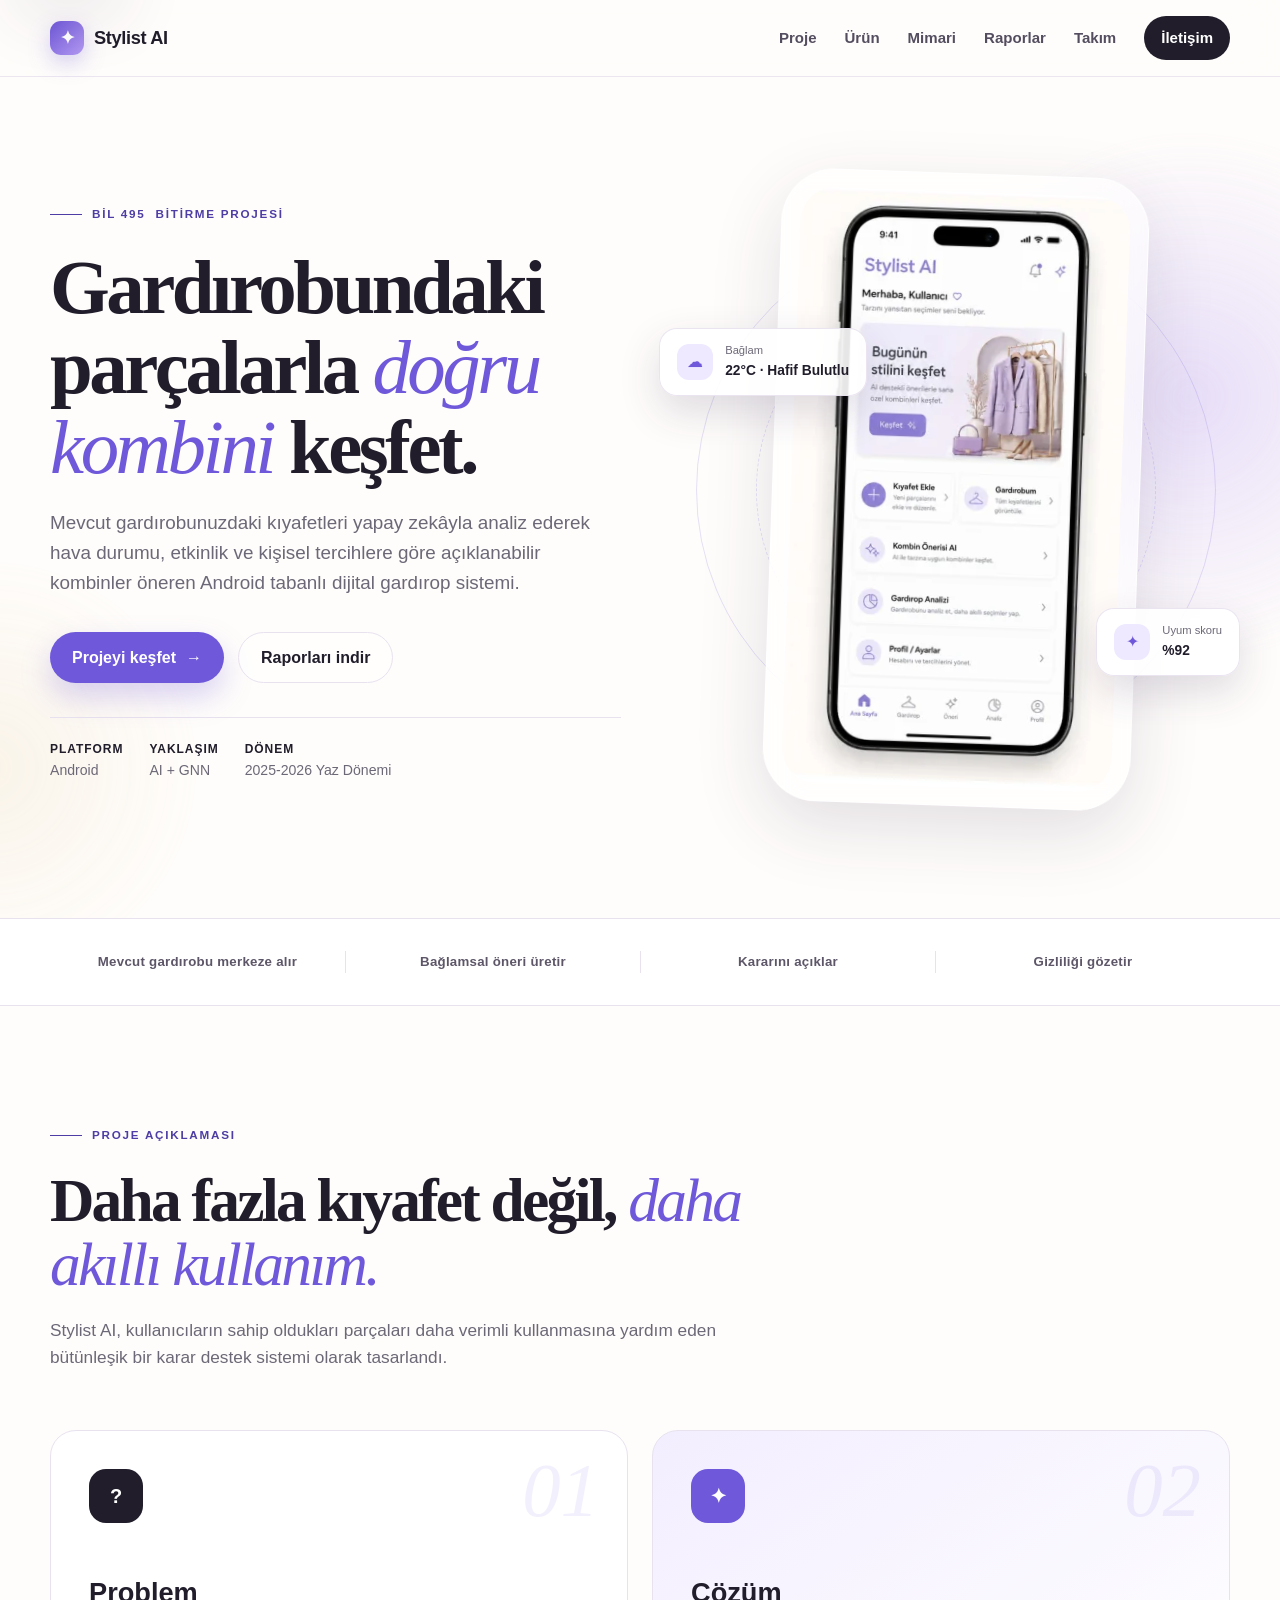
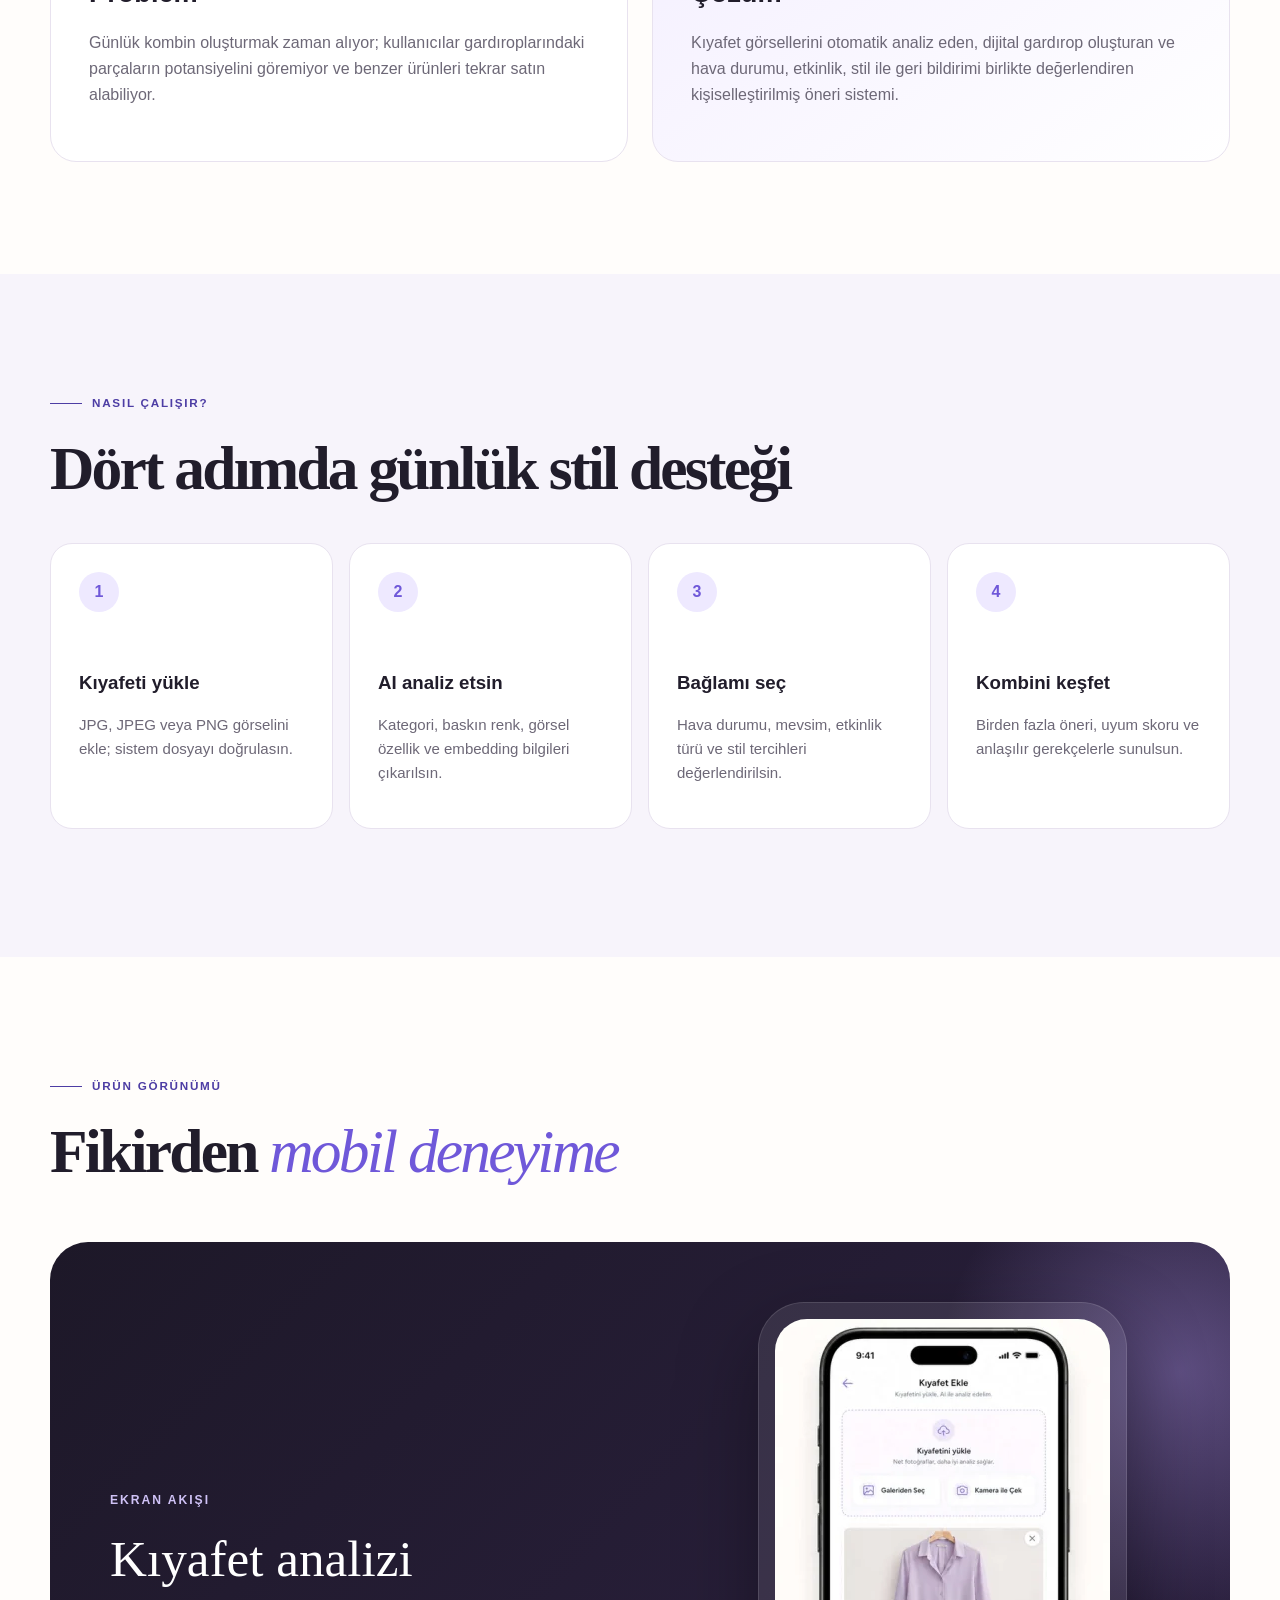
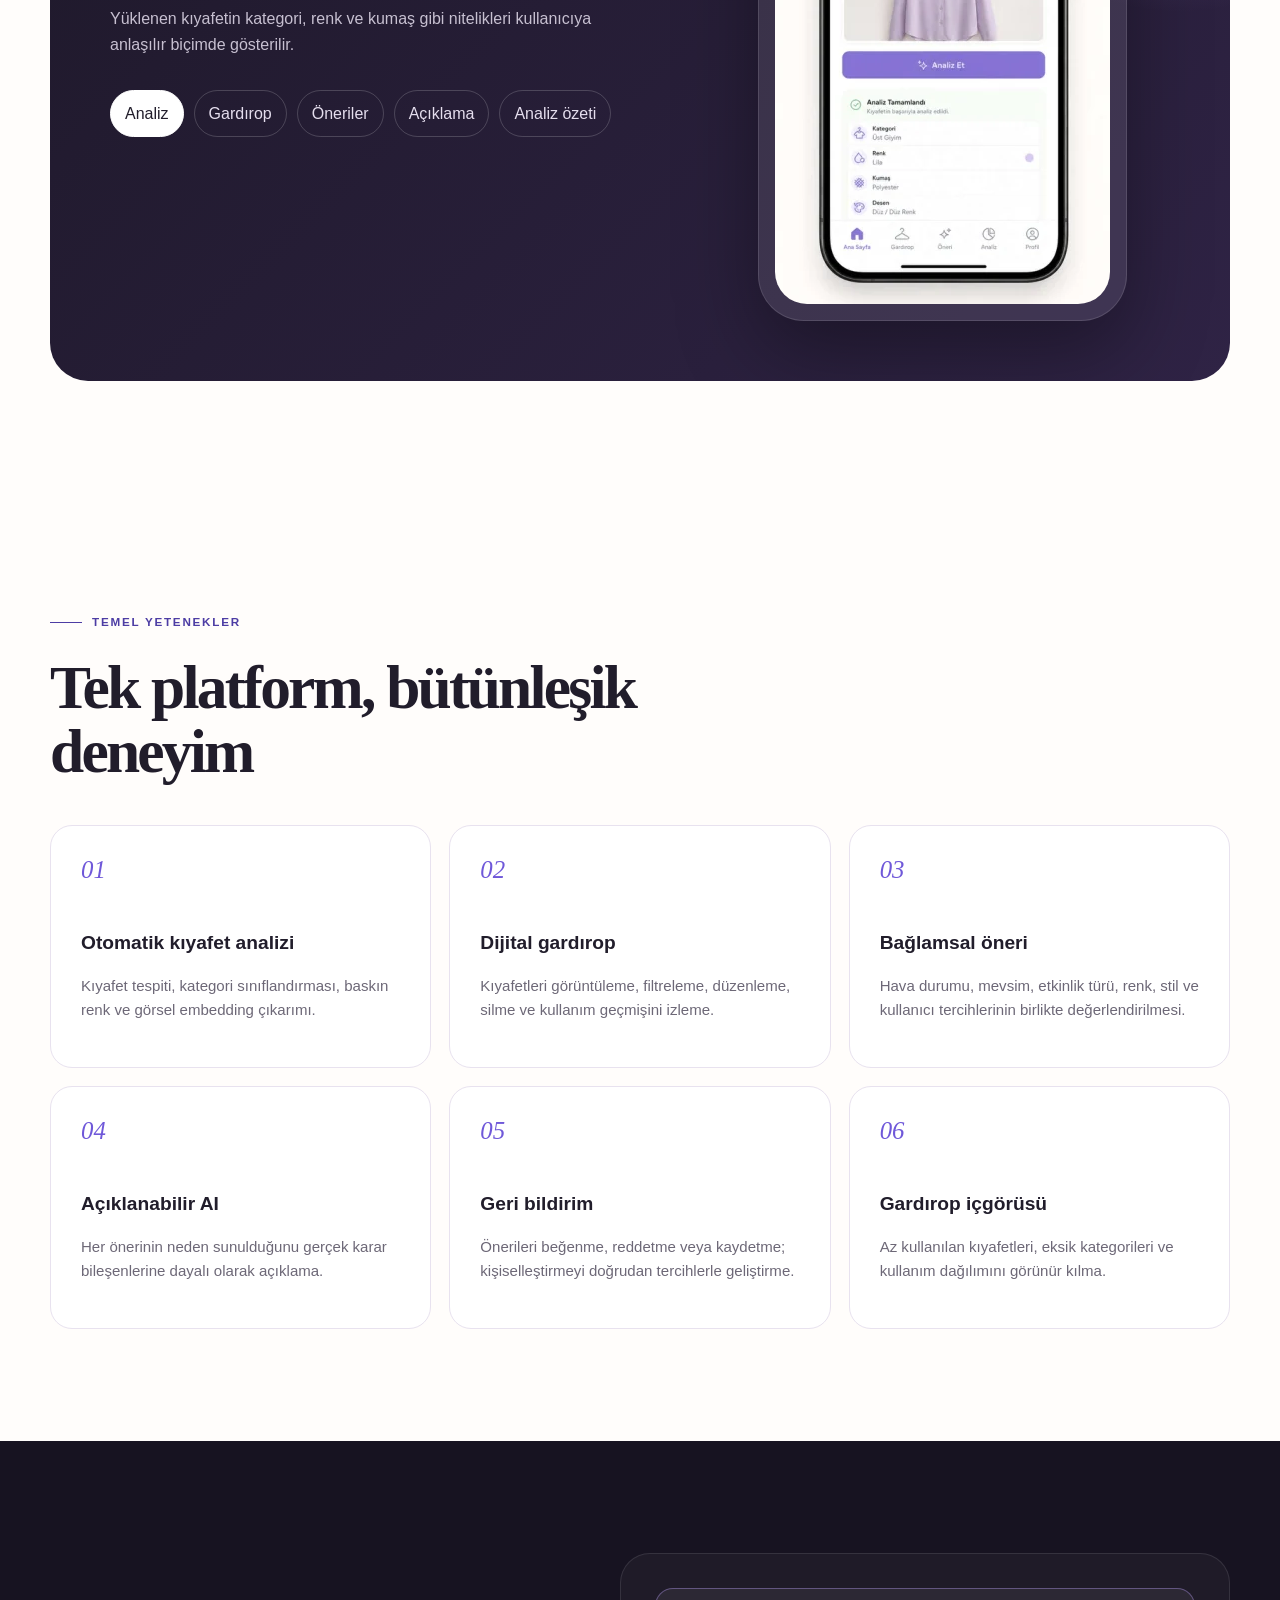
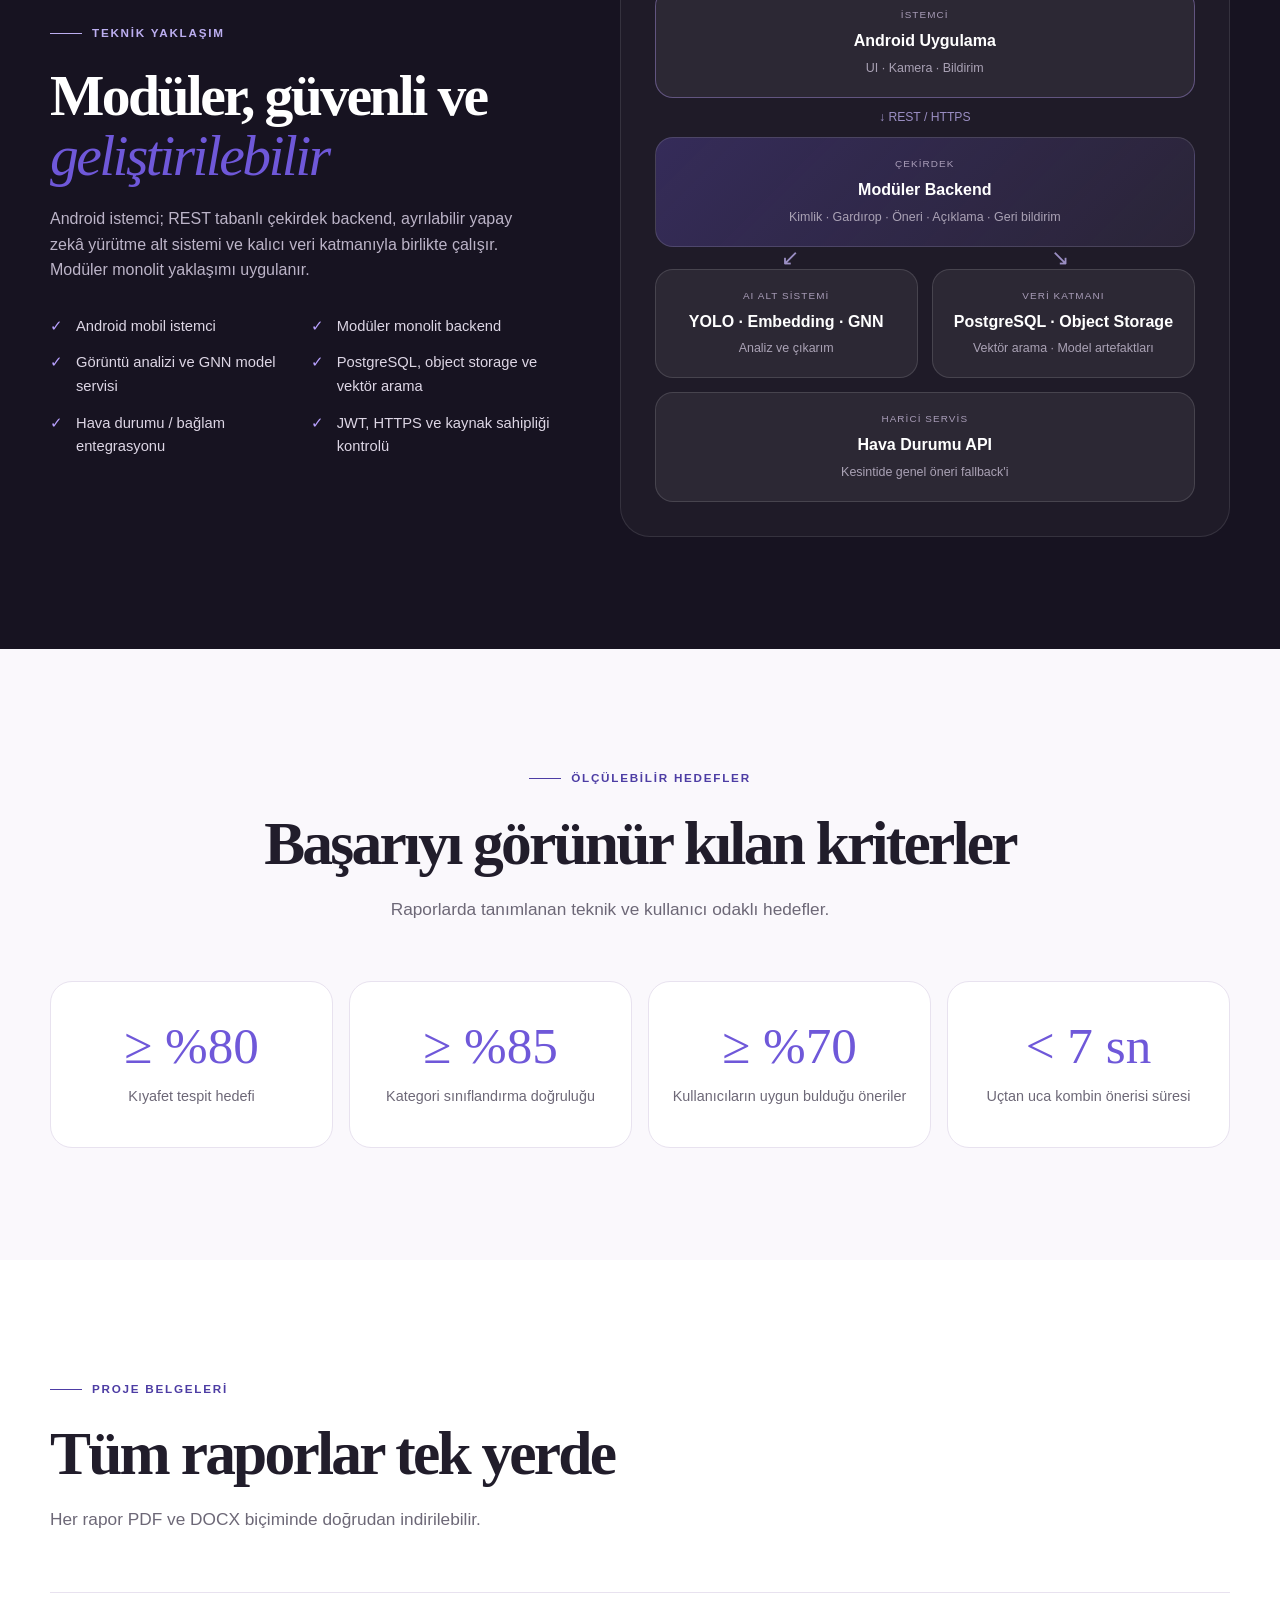
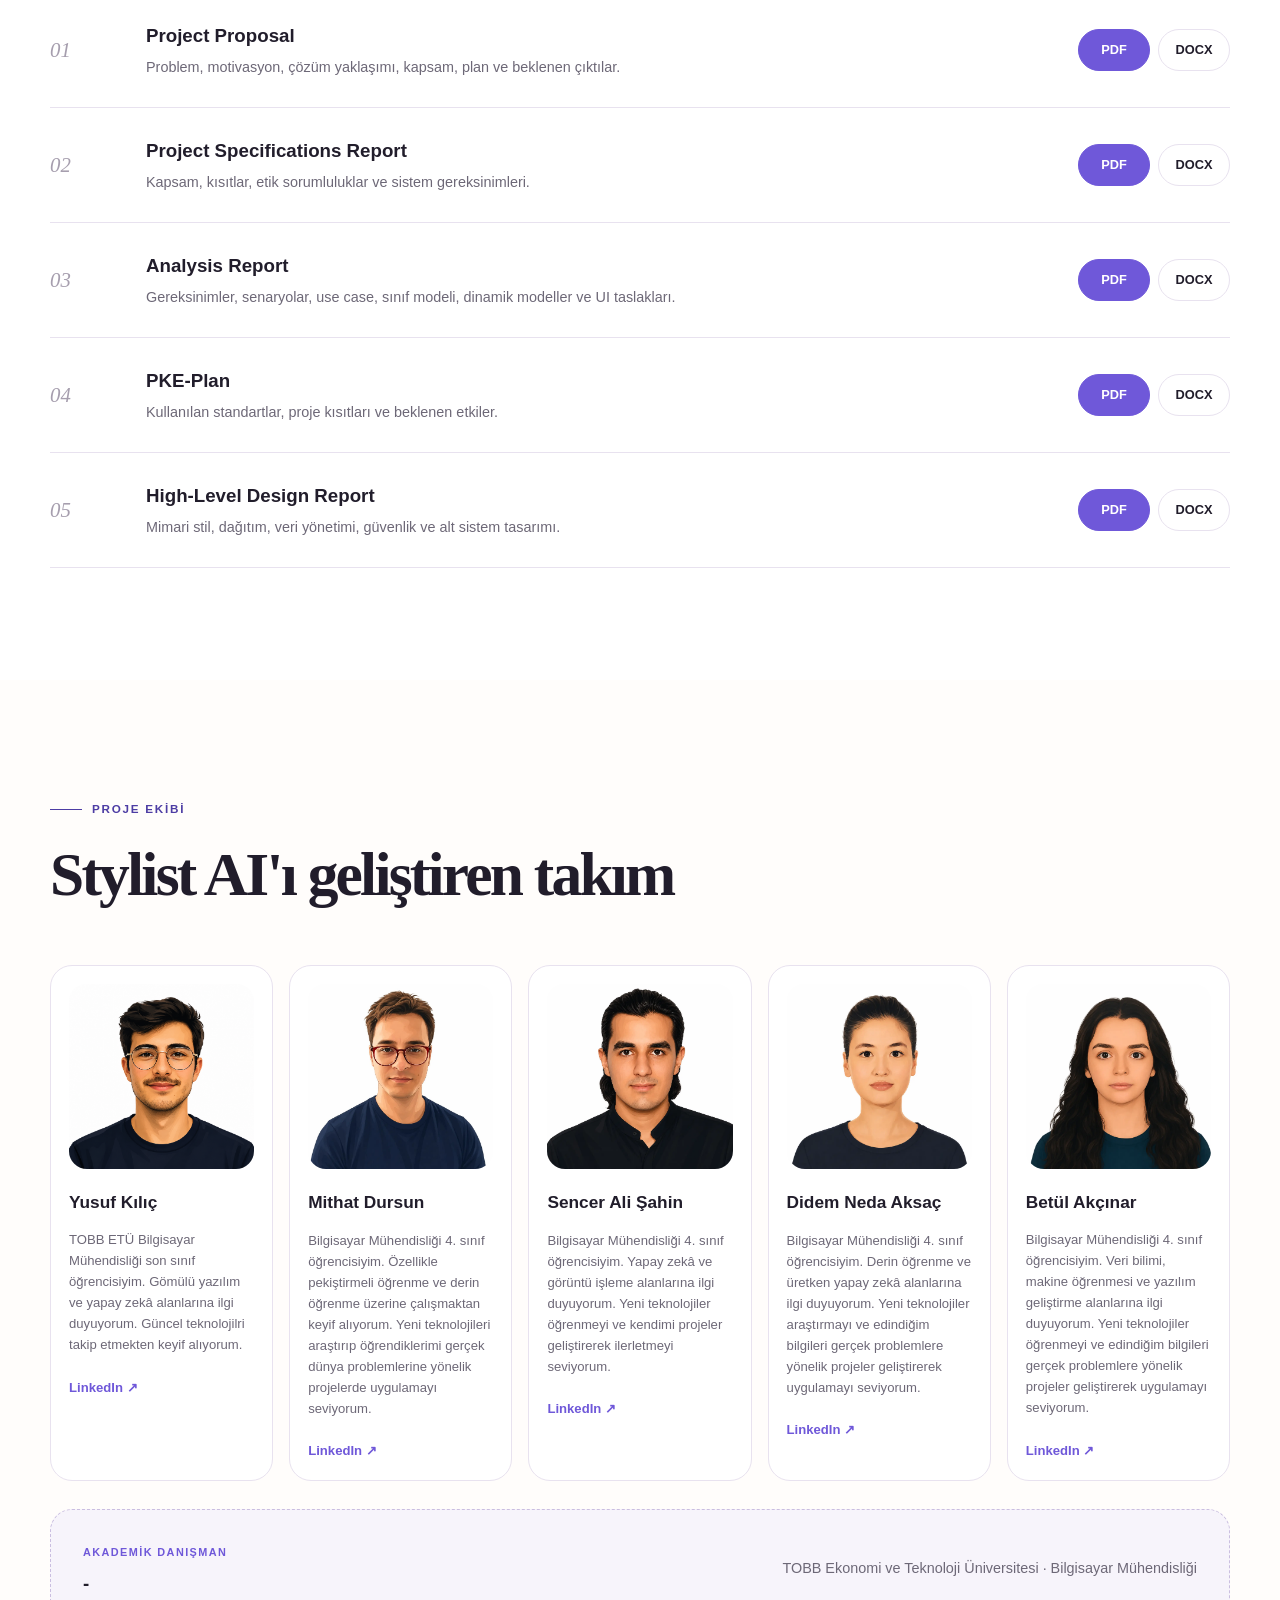
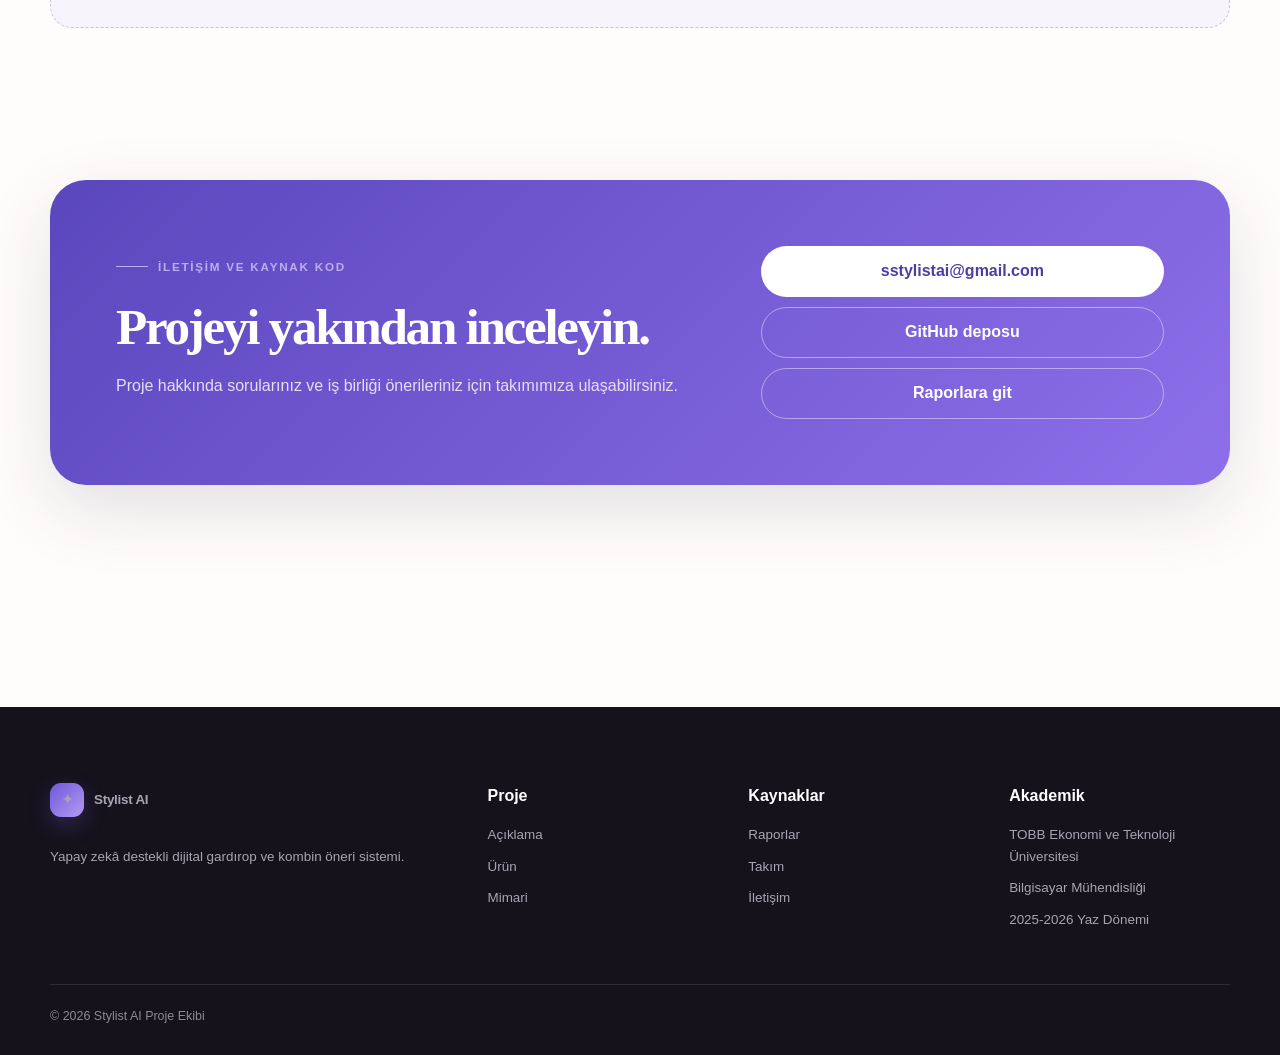
==== index.html @ 6fd116e6 "Initial Stylist AI website release" ====
<!doctype html>
<html lang="tr">
<head>
  <meta charset="utf-8">
  <meta name="viewport" content="width=device-width, initial-scale=1">
  <meta name="description" content="Stylist AI - yapay zekâ destekli dijital gardırop ve kişiselleştirilmiş kombin öneri sistemi.">
  <meta name="theme-color" content="#6f58d9">
  <title>Stylist AI | Yapay Zekâ Destekli Dijital Gardırop</title>
  <link rel="icon" href="assets/favicon.svg" type="image/svg+xml">
  <link rel="stylesheet" href="styles.css">
  <script src="site.config.js" defer></script>
  <script src="app.js" defer></script>
</head>
<body>
  <a class="skip-link" href="#main">İçeriğe geç</a>
  <header class="site-header" id="top">
    <div class="container nav-wrap">
      <a class="brand" href="#top" aria-label="Stylist AI ana sayfa">
        <span class="brand-mark" aria-hidden="true">✦</span>
        <span>Stylist AI</span>
      </a>
      <button class="menu-button" type="button" aria-expanded="false" aria-controls="main-nav">
        <span class="sr-only">Menüyü aç</span>
        <span></span><span></span><span></span>
      </button>
      <nav id="main-nav" class="main-nav" aria-label="Ana menü">
        <a href="#proje">Proje</a>
        <a href="#urun">Ürün</a>
        <a href="#mimari">Mimari</a>
        <a href="#raporlar">Raporlar</a>
        <a href="#takim">Takım</a>
        <a class="nav-cta" href="#iletisim">İletişim</a>
      </nav>
    </div>
  </header>

  <main id="main">
    <section class="hero section-pad">
      <div class="hero-glow hero-glow-one" aria-hidden="true"></div>
      <div class="hero-glow hero-glow-two" aria-hidden="true"></div>
      <div class="container hero-grid">
        <div class="hero-copy reveal">
          <div class="eyebrow"><span></span><b id="courseText">BİL 495</b> Bitirme Projesi</div>
          <h1>Gardırobundaki parçalarla <em>doğru kombini</em> keşfet.</h1>
          <p id="projectSummary" class="hero-lead">Stylist AI, mevcut kıyafetleri analiz ederek bağlama uygun ve açıklanabilir kombin önerileri sunar.</p>
          <div class="hero-actions">
            <a class="button primary" href="#proje">Projeyi keşfet <span aria-hidden="true">→</span></a>
            <a class="button ghost" href="#raporlar">Raporları indir</a>
          </div>
          <div class="hero-meta" aria-label="Proje bilgileri">
            <span><strong>Platform</strong> Android</span>
            <span><strong>Yaklaşım</strong> AI + GNN</span>
            <span><strong>Dönem</strong> <span id="periodText">2025-2026 Yaz</span></span>
          </div>
        </div>
        <div class="hero-visual reveal delay-1" aria-label="Stylist AI mobil uygulama ana ekranı">
          <div class="orbit orbit-one" aria-hidden="true"></div>
          <div class="orbit orbit-two" aria-hidden="true"></div>
          <div class="phone-card">
            <img src="assets/mockups/ana-sayfa.webp" alt="Stylist AI mobil uygulamasının ana ekran taslağı" width="330" height="595">
          </div>
          <div class="float-card float-weather"><span aria-hidden="true">☁</span><div><small>Bağlam</small><b>22°C · Hafif Bulutlu</b></div></div>
          <div class="float-card float-score"><span aria-hidden="true">✦</span><div><small>Uyum skoru</small><b>%92</b></div></div>
        </div>
      </div>
    </section>

    <section class="trust-strip" aria-label="Projenin temel değerleri">
      <div class="container trust-grid">
        <span>Mevcut gardırobu merkeze alır</span>
        <span>Bağlamsal öneri üretir</span>
        <span>Kararını açıklar</span>
        <span>Gizliliği gözetir</span>
      </div>
    </section>

    <section id="proje" class="section-pad">
      <div class="container">
        <div class="section-heading reveal">
          <div class="eyebrow"><span></span>Proje açıklaması</div>
          <h2>Daha fazla kıyafet değil, <em>daha akıllı kullanım.</em></h2>
          <p>Stylist AI, kullanıcıların sahip oldukları parçaları daha verimli kullanmasına yardım eden bütünleşik bir karar destek sistemi olarak tasarlandı.</p>
        </div>
        <div class="problem-solution-grid">
          <article class="story-card problem reveal">
            <span class="card-number">01</span>
            <div class="icon-box" aria-hidden="true">?</div>
            <h3>Problem</h3>
            <p>Günlük kombin oluşturmak zaman alıyor; kullanıcılar gardıroplarındaki parçaların potansiyelini göremiyor ve benzer ürünleri tekrar satın alabiliyor.</p>
          </article>
          <article class="story-card solution reveal delay-1">
            <span class="card-number">02</span>
            <div class="icon-box" aria-hidden="true">✦</div>
            <h3>Çözüm</h3>
            <p>Kıyafet görsellerini otomatik analiz eden, dijital gardırop oluşturan ve hava durumu, etkinlik, stil ile geri bildirimi birlikte değerlendiren kişiselleştirilmiş öneri sistemi.</p>
          </article>
        </div>
      </div>
    </section>

    <section class="section-pad soft-section">
      <div class="container">
        <div class="section-heading compact reveal">
          <div class="eyebrow"><span></span>Nasıl çalışır?</div>
          <h2>Dört adımda günlük stil desteği</h2>
        </div>
        <ol class="process-grid">
          <li class="process-card reveal"><span>1</span><h3>Kıyafeti yükle</h3><p>JPG, JPEG veya PNG görselini ekle; sistem dosyayı doğrulasın.</p></li>
          <li class="process-card reveal delay-1"><span>2</span><h3>AI analiz etsin</h3><p>Kategori, baskın renk, görsel özellik ve embedding bilgileri çıkarılsın.</p></li>
          <li class="process-card reveal delay-2"><span>3</span><h3>Bağlamı seç</h3><p>Hava durumu, mevsim, etkinlik türü ve stil tercihleri değerlendirilsin.</p></li>
          <li class="process-card reveal delay-3"><span>4</span><h3>Kombini keşfet</h3><p>Birden fazla öneri, uyum skoru ve anlaşılır gerekçelerle sunulsun.</p></li>
        </ol>
      </div>
    </section>

    <section id="urun" class="section-pad product-section">
      <div class="container">
        <div class="section-heading reveal">
          <div class="eyebrow"><span></span>Ürün görünümü</div>
          <h2>Fikirden <em>mobil deneyime</em></h2>
        </div>
        <div class="mockup-stage reveal">
          <div class="mockup-copy">
            <span class="mockup-kicker">Ekran akışı</span>
            <h3 id="mockupTitle">Kıyafet analizi</h3>
            <p id="mockupDescription">Yüklenen kıyafetin kategori, renk ve kumaş gibi nitelikleri kullanıcıya anlaşılır biçimde gösterilir.</p>
            <div class="mockup-tabs" role="tablist" aria-label="Uygulama ekranları">
              <button class="mockup-tab active" type="button" role="tab" aria-selected="true" data-image="kiyafet-analizi" data-title="Kıyafet analizi" data-description="Yüklenen kıyafetin kategori, renk ve kumaş gibi nitelikleri kullanıcıya anlaşılır biçimde gösterilir.">Analiz</button>
              <button class="mockup-tab" type="button" role="tab" aria-selected="false" data-image="dijital-gardirop" data-title="Dijital gardırop" data-description="Kullanıcı kıyafetlerini kategori, renk ve kullanım durumuna göre görüntüler, filtreler ve yönetir.">Gardırop</button>
              <button class="mockup-tab" type="button" role="tab" aria-selected="false" data-image="kombin-onerileri" data-title="Bağlamsal öneriler" data-description="Etkinlik ve hava durumu bilgisine göre birden fazla kombin adayı uyum skoruyla listelenir.">Öneriler</button>
              <button class="mockup-tab" type="button" role="tab" aria-selected="false" data-image="kombin-detayi" data-title="Açıklanabilir sonuç" data-description="Önerinin renk, hava durumu, etkinlik ve uyum skoru açısından neden seçildiği açıklanır.">Açıklama</button>
              <button class="mockup-tab" type="button" role="tab" aria-selected="false" data-image="gardirop-analizi" data-title="Gardırop analizi" data-description="Az kullanılan parçalar, eksik kategoriler ve gardırop özeti tek ekranda sunulur.">Analiz özeti</button>
            </div>
          </div>
          <div class="mockup-device" aria-live="polite">
            <img id="mockupImage" src="assets/mockups/kiyafet-analizi.webp" alt="Stylist AI kıyafet analizi ekran taslağı" width="335" height="590">
          </div>
        </div>
      </div>
    </section>

    <section class="section-pad">
      <div class="container">
        <div class="section-heading compact reveal">
          <div class="eyebrow"><span></span>Temel yetenekler</div>
          <h2>Tek platform, bütünleşik deneyim</h2>
        </div>
        <div class="feature-grid">
          <article class="feature-card reveal"><div class="feature-icon">01</div><h3>Otomatik kıyafet analizi</h3><p>Kıyafet tespiti, kategori sınıflandırması, baskın renk ve görsel embedding çıkarımı.</p></article>
          <article class="feature-card reveal delay-1"><div class="feature-icon">02</div><h3>Dijital gardırop</h3><p>Kıyafetleri görüntüleme, filtreleme, düzenleme, silme ve kullanım geçmişini izleme.</p></article>
          <article class="feature-card reveal delay-2"><div class="feature-icon">03</div><h3>Bağlamsal öneri</h3><p>Hava durumu, mevsim, etkinlik türü, renk, stil ve kullanıcı tercihlerinin birlikte değerlendirilmesi.</p></article>
          <article class="feature-card reveal"><div class="feature-icon">04</div><h3>Açıklanabilir AI</h3><p>Her önerinin neden sunulduğunu gerçek karar bileşenlerine dayalı olarak açıklama.</p></article>
          <article class="feature-card reveal delay-1"><div class="feature-icon">05</div><h3>Geri bildirim</h3><p>Önerileri beğenme, reddetme veya kaydetme; kişiselleştirmeyi doğrudan tercihlerle geliştirme.</p></article>
          <article class="feature-card reveal delay-2"><div class="feature-icon">06</div><h3>Gardırop içgörüsü</h3><p>Az kullanılan kıyafetleri, eksik kategorileri ve kullanım dağılımını görünür kılma.</p></article>
        </div>
      </div>
    </section>

    <section id="mimari" class="section-pad dark-section">
      <div class="container architecture-grid">
        <div class="architecture-copy reveal">
          <div class="eyebrow light"><span></span>Teknik yaklaşım</div>
          <h2>Modüler, güvenli ve <em>geliştirilebilir</em></h2>
          <p>Android istemci; REST tabanlı çekirdek backend, ayrılabilir yapay zekâ yürütme alt sistemi ve kalıcı veri katmanıyla birlikte çalışır. Modüler monolit yaklaşımı uygulanır.</p>
          <ul class="check-list">
            <li>Android mobil istemci</li>
            <li>Modüler monolit backend</li>
            <li>Görüntü analizi ve GNN model servisi</li>
            <li>PostgreSQL, object storage ve vektör arama</li>
            <li>Hava durumu / bağlam entegrasyonu</li>
            <li>JWT, HTTPS ve kaynak sahipliği kontrolü</li>
          </ul>
        </div>
        <div class="architecture-diagram reveal delay-1" aria-label="Stylist AI yüksek seviye mimari diyagramı">
          <div class="arch-node mobile"><small>İstemci</small><strong>Android Uygulama</strong><span>UI · Kamera · Bildirim</span></div>
          <div class="arch-arrow down" aria-hidden="true">↓ REST / HTTPS</div>
          <div class="arch-node backend"><small>Çekirdek</small><strong>Modüler Backend</strong><span>Kimlik · Gardırop · Öneri · Açıklama · Geri bildirim</span></div>
          <div class="arch-split" aria-hidden="true"><span>↙</span><span>↘</span></div>
          <div class="arch-row">
            <div class="arch-node ai"><small>AI Alt Sistemi</small><strong>YOLO · Embedding · GNN</strong><span>Analiz ve çıkarım</span></div>
            <div class="arch-node data"><small>Veri Katmanı</small><strong>PostgreSQL · Object Storage</strong><span>Vektör arama · Model artefaktları</span></div>
          </div>
          <div class="arch-node external"><small>Harici servis</small><strong>Hava Durumu API</strong><span>Kesintide genel öneri fallback'i</span></div>
        </div>
      </div>
    </section>

    <section class="section-pad metrics-section">
      <div class="container">
        <div class="section-heading centered reveal">
          <div class="eyebrow"><span></span>Ölçülebilir hedefler</div>
          <h2>Başarıyı görünür kılan kriterler</h2>
          <p>Raporlarda tanımlanan teknik ve kullanıcı odaklı hedefler.</p>
        </div>
        <div class="metrics-grid">
          <article class="metric-card reveal"><strong>≥ %80</strong><span>Kıyafet tespit hedefi</span></article>
          <article class="metric-card reveal delay-1"><strong>≥ %85</strong><span>Kategori sınıflandırma doğruluğu</span></article>
          <article class="metric-card reveal delay-2"><strong>≥ %70</strong><span>Kullanıcıların uygun bulduğu öneriler</span></article>
          <article class="metric-card reveal delay-3"><strong>&lt; 7 sn</strong><span>Uçtan uca kombin önerisi süresi</span></article>
        </div>
      </div>
    </section>

    <section id="raporlar" class="section-pad reports-section">
      <div class="container">
        <div class="section-heading reveal">
          <div class="eyebrow"><span></span>Proje belgeleri</div>
          <h2>Tüm raporlar tek yerde</h2>
          <p>Her rapor PDF ve DOCX biçiminde doğrudan indirilebilir.</p>
        </div>
        <div class="report-list">
          <article class="report-row reveal">
            <div class="report-index">01</div><div><h3>Project Proposal</h3><p>Problem, motivasyon, çözüm yaklaşımı, kapsam, plan ve beklenen çıktılar.</p></div>
            <div class="report-actions"><a href="assets/reports/stylist_ai_project_proposal.pdf" download>PDF</a><a href="assets/reports/stylist_ai_project_proposal.docx" download>DOCX</a></div>
          </article>
          <article class="report-row reveal">
            <div class="report-index">02</div><div><h3>Project Specifications Report</h3><p>Kapsam, kısıtlar, etik sorumluluklar ve sistem gereksinimleri.</p></div>
            <div class="report-actions"><a href="assets/reports/stylist_ai_project_specifications_report.pdf" download>PDF</a><a href="assets/reports/stylist_ai_project_specifications_eport.docx" download>DOCX</a></div>
          </article>
          <article class="report-row reveal">
            <div class="report-index">03</div><div><h3>Analysis Report</h3><p>Gereksinimler, senaryolar, use case, sınıf modeli, dinamik modeller ve UI taslakları.</p></div>
            <div class="report-actions"><a href="assets/reports/stylist_ai_analysis_report.pdf" download>PDF</a><a href="assets/reports/stylist_ai_analysis_report.docx" download>DOCX</a></div>
          </article>
          <article class="report-row reveal">
            <div class="report-index">04</div><div><h3>PKE-Plan</h3><p>Kullanılan standartlar, proje kısıtları ve beklenen etkiler.</p></div>
            <div class="report-actions"><a href="assets/reports/stylist_ai_pke_plan.pdf" download>PDF</a><a href="assets/reports/stylist_ai_pke_plan.docx" download>DOCX</a></div>
          </article>
          <article class="report-row reveal">
            <div class="report-index">05</div><div><h3>High-Level Design Report</h3><p>Mimari stil, dağıtım, veri yönetimi, güvenlik ve alt sistem tasarımı.</p></div>
            <div class="report-actions"><a href="assets/reports/stylist_ai_high_level_design_report.pdf" download>PDF</a><a href="assets/reports/stylist_ai_high_level_design_report.docx" download>DOCX</a></div>
          </article>
        </div>
      </div>
    </section>

    <section id="takim" class="section-pad">
      <div class="container">
        <div class="section-heading reveal">
          <div class="eyebrow"><span></span>Proje ekibi</div>
          <h2>Stylist AI'ı geliştiren takım</h2>
        </div>
        <div id="teamGrid" class="team-grid" aria-live="polite"></div>
        <div class="advisor-card reveal">
          <div><span class="mini-label">Akademik danışman</span><h3 id="advisorName">Bilgi güncellenecek</h3></div>
          <p id="advisorNote">Takımın şu anda herhangi bir danışmanı bulunmamaktadır. Olduğu takdirde ileride güncellenecektir.</p>
        </div>
      </div>
    </section>

    <section id="iletisim" class="section-pad contact-section">
      <div class="container contact-card reveal">
        <div>
          <div class="eyebrow light"><span></span>İletişim ve kaynak kod</div>
          <h2>Projeyi yakından inceleyin.</h2>
          <p id="contactText">Takım e-posta adresi yayın öncesinde eklenecek. Raporlar şimdiden indirilebilir durumdadır.</p>
        </div>
        <div class="contact-actions">
          <a id="emailButton" class="button light disabled" href="#" aria-disabled="true">E-posta eklenecek</a>
          <a id="githubButton" class="button outline-light hidden" href="#" target="_blank" rel="noreferrer">GitHub deposu</a>
          <a class="button outline-light" href="#raporlar">Raporlara git</a>
        </div>
      </div>
    </section>
  </main>

  <footer class="site-footer">
    <div class="container footer-grid">
      <div><a class="brand footer-brand" href="#top"><span class="brand-mark">✦</span><span>Stylist AI</span></a><p>Yapay zekâ destekli dijital gardırop ve kombin öneri sistemi.</p></div>
      <div><strong>Proje</strong><a href="#proje">Açıklama</a><a href="#urun">Ürün</a><a href="#mimari">Mimari</a></div>
      <div><strong>Kaynaklar</strong><a href="#raporlar">Raporlar</a><a href="#takim">Takım</a><a href="#iletisim">İletişim</a></div>
      <div><strong>Akademik</strong><span id="institutionText">TOBB ETÜ</span><span id="departmentText">Bilgisayar Mühendisliği</span><span id="footerPeriod">2025-2026 Yaz Dönemi</span></div>
    </div>
    <div class="container footer-bottom"><span>© <span id="year"></span> Stylist AI Proje Ekibi</span></div>
  </footer>
</body>
</html>
---- styles.css ----
:root {
  --ink: #211d2b;
  --muted: #6d6877;
  --paper: #fffdfb;
  --soft: #f7f4fb;
  --line: #e8e2ef;
  --purple: #6f58d9;
  --purple-dark: #4d3da4;
  --purple-soft: #eee9ff;
  --lilac: #b49af2;
  --gold: #d6b874;
  --dark: #171321;
  --radius: 26px;
  --shadow: 0 24px 70px rgba(55, 41, 85, .14);
}
* { box-sizing: border-box; }
html { scroll-behavior: smooth; }
body { margin: 0; color: var(--ink); background: var(--paper); font-family: Inter, ui-sans-serif, -apple-system, BlinkMacSystemFont, "Segoe UI", Arial, sans-serif; line-height: 1.6; -webkit-font-smoothing: antialiased; }
img { display: block; max-width: 100%; }
a { color: inherit; text-decoration: none; }
button, a { -webkit-tap-highlight-color: transparent; }
button { font: inherit; }
.container { width: min(1180px, calc(100% - 40px)); margin-inline: auto; }
.section-pad { padding: 112px 0; }
.soft-section { background: var(--soft); }
.hidden { display: none !important; }
.sr-only { position: absolute; width: 1px; height: 1px; padding: 0; margin: -1px; overflow: hidden; clip: rect(0,0,0,0); white-space: nowrap; border: 0; }
.skip-link { position: fixed; left: 16px; top: 12px; z-index: 1000; padding: 10px 14px; background: #fff; border-radius: 10px; transform: translateY(-160%); box-shadow: var(--shadow); }
.skip-link:focus { transform: translateY(0); }
.site-header { position: sticky; top: 0; z-index: 50; background: rgba(255,253,251,.82); backdrop-filter: blur(18px); border-bottom: 1px solid rgba(232,226,239,.8); }
.nav-wrap { min-height: 76px; display: flex; align-items: center; justify-content: space-between; gap: 24px; }
.brand { display: inline-flex; align-items: center; gap: 10px; font-weight: 820; font-size: 1.14rem; letter-spacing: -.02em; }
.brand-mark { width: 34px; height: 34px; display: grid; place-items: center; border-radius: 11px; color: #fff; background: linear-gradient(135deg, var(--purple), var(--lilac)); box-shadow: 0 8px 22px rgba(111,88,217,.28); }
.main-nav { display: flex; align-items: center; gap: 28px; font-size: .94rem; font-weight: 650; color: #534d5f; }
.main-nav a:hover, .main-nav a:focus-visible { color: var(--purple); }
.nav-cta { padding: 10px 17px; border-radius: 999px; color: #fff !important; background: var(--ink); }
.menu-button { display: none; width: 44px; height: 44px; border: 0; background: transparent; padding: 10px; }
.menu-button span:not(.sr-only) { display: block; height: 2px; background: var(--ink); margin: 5px 0; border-radius: 2px; }
.hero { position: relative; overflow: hidden; padding-top: 96px; min-height: 750px; display: flex; align-items: center; }
.hero-grid { display: grid; grid-template-columns: 1.02fr .98fr; align-items: center; gap: 60px; position: relative; z-index: 2; }
.eyebrow { display: inline-flex; align-items: center; gap: 10px; text-transform: uppercase; font-size: .73rem; letter-spacing: .15em; font-weight: 800; color: var(--purple-dark); }
.eyebrow span { width: 32px; height: 1px; background: currentColor; }
.hero h1, .section-heading h2, .architecture-copy h2, .contact-card h2 { margin: 24px 0 20px; font-family: Georgia, "Times New Roman", serif; letter-spacing: -.045em; line-height: 1.04; }
.hero h1 { font-size: clamp(3.2rem, 6vw, 6rem); max-width: 750px; }
em { color: var(--purple); font-style: italic; font-weight: 500; }
.hero-lead { font-size: 1.18rem; color: var(--muted); max-width: 680px; }
.hero-actions { display: flex; gap: 14px; flex-wrap: wrap; margin: 34px 0; }
.button { min-height: 51px; display: inline-flex; align-items: center; justify-content: center; gap: 10px; padding: 0 22px; border-radius: 999px; font-weight: 780; transition: transform .2s ease, box-shadow .2s ease, background .2s ease; }
.button:hover { transform: translateY(-2px); }
.button.primary { color: #fff; background: var(--purple); box-shadow: 0 14px 30px rgba(111,88,217,.26); }
.button.ghost { border: 1px solid var(--line); background: rgba(255,255,255,.66); }
.hero-meta { display: flex; gap: 26px; flex-wrap: wrap; padding-top: 22px; border-top: 1px solid var(--line); color: var(--muted); font-size: .88rem; }
.hero-meta span { display: grid; }
.hero-meta strong { color: var(--ink); font-size: .75rem; text-transform: uppercase; letter-spacing: .08em; }
.hero-visual { position: relative; min-height: 600px; display: grid; place-items: center; }
.phone-card { position: relative; z-index: 3; padding: 18px; border: 1px solid rgba(255,255,255,.8); background: rgba(255,255,255,.54); backdrop-filter: blur(20px); border-radius: 54px; box-shadow: var(--shadow); transform: rotate(2deg); }
.phone-card img { width: 330px; border-radius: 34px; }
.hero-glow { position: absolute; border-radius: 50%; filter: blur(4px); opacity: .75; }
.hero-glow-one { width: 540px; height: 540px; right: -180px; top: 50px; background: radial-gradient(circle, rgba(180,154,242,.42), transparent 70%); }
.hero-glow-two { width: 420px; height: 420px; left: -220px; bottom: -60px; background: radial-gradient(circle, rgba(214,184,116,.18), transparent 72%); }
.orbit { position: absolute; border: 1px solid rgba(111,88,217,.18); border-radius: 50%; }
.orbit-one { width: 520px; height: 520px; }
.orbit-two { width: 400px; height: 400px; border-style: dashed; }
.float-card { position: absolute; z-index: 5; display: flex; align-items: center; gap: 12px; padding: 13px 17px; border-radius: 18px; background: rgba(255,255,255,.9); border: 1px solid rgba(232,226,239,.9); box-shadow: 0 16px 40px rgba(55,41,85,.16); }
.float-card > span { width: 36px; height: 36px; display: grid; place-items: center; color: var(--purple); background: var(--purple-soft); border-radius: 12px; }
.float-card small, .float-card b { display: block; }
.float-card small { color: var(--muted); font-size: .7rem; }
.float-card b { font-size: .86rem; }
.float-weather { left: -22px; top: 155px; }
.float-score { right: -10px; bottom: 130px; }
.trust-strip { border-block: 1px solid var(--line); background: #fff; }
.trust-grid { min-height: 86px; display: grid; grid-template-columns: repeat(4,1fr); align-items: center; text-align: center; font-size: .83rem; font-weight: 750; letter-spacing: .02em; color: #5d5668; }
.trust-grid span + span { border-left: 1px solid var(--line); }
.section-heading { max-width: 780px; margin-bottom: 58px; }
.section-heading.compact { margin-bottom: 42px; }
.section-heading.centered { text-align: center; margin-inline: auto; }
.section-heading h2 { font-size: clamp(2.4rem, 4.8vw, 4.3rem); }
.section-heading p { color: var(--muted); font-size: 1.08rem; max-width: 720px; }
.problem-solution-grid { display: grid; grid-template-columns: 1fr 1fr; gap: 24px; }
.story-card { position: relative; min-height: 320px; padding: 38px; border: 1px solid var(--line); border-radius: var(--radius); overflow: hidden; }
.story-card.problem { background: #fff; }
.story-card.solution { background: linear-gradient(145deg, #f3eeff, #fff); }
.card-number { position: absolute; right: 28px; top: 22px; font: italic 4.8rem/1 Georgia, serif; color: rgba(111,88,217,.09); }
.icon-box { width: 54px; height: 54px; display: grid; place-items: center; border-radius: 17px; color: #fff; background: var(--ink); font-weight: 800; font-size: 1.25rem; }
.solution .icon-box { background: var(--purple); }
.story-card h3 { margin: 48px 0 12px; font-size: 1.7rem; }
.story-card p { max-width: 520px; color: var(--muted); }
.process-grid { list-style: none; padding: 0; display: grid; grid-template-columns: repeat(4,1fr); gap: 16px; }
.process-card { min-height: 250px; padding: 28px; background: #fff; border: 1px solid var(--line); border-radius: 22px; }
.process-card > span { width: 40px; height: 40px; display: grid; place-items: center; border-radius: 50%; color: var(--purple); background: var(--purple-soft); font-weight: 850; }
.process-card h3 { margin: 56px 0 10px; }
.process-card p { color: var(--muted); font-size: .94rem; }
.product-section { overflow: hidden; }
.mockup-stage { display: grid; grid-template-columns: 1.08fr .92fr; gap: 70px; align-items: center; padding: 60px; background: linear-gradient(135deg, #1d1828, #2f2345); color: #fff; border-radius: 38px; min-height: 670px; position: relative; overflow: hidden; }
.mockup-stage::after { content:""; position:absolute; width:500px; height:500px; right:-200px; top:-120px; border-radius:50%; background:radial-gradient(circle, rgba(180,154,242,.38), transparent 68%); }
.mockup-copy { position: relative; z-index: 2; }
.mockup-kicker { color: #cfc2f6; font-size: .76rem; text-transform: uppercase; letter-spacing: .16em; font-weight: 800; }
.mockup-copy h3 { font: 500 clamp(2.5rem,4vw,4.4rem)/1.08 Georgia,serif; margin: 20px 0; }
.mockup-copy p { color: #c7c0d1; max-width: 530px; }
.mockup-tabs { display: flex; flex-wrap: wrap; gap: 10px; margin-top: 32px; }
.mockup-tab { border: 1px solid rgba(255,255,255,.18); color: #e5deee; background: transparent; padding: 10px 14px; border-radius: 999px; cursor: pointer; }
.mockup-tab.active { color: var(--ink); background: #fff; border-color: #fff; }
.mockup-device { position: relative; z-index: 2; justify-self: center; padding: 16px; border-radius: 46px; background: rgba(255,255,255,.09); border: 1px solid rgba(255,255,255,.12); box-shadow: 0 30px 80px rgba(0,0,0,.35); }
.mockup-device img { width: 335px; max-height: 585px; object-fit: cover; object-position: top; border-radius: 32px; }
.feature-grid { display: grid; grid-template-columns: repeat(3,1fr); gap: 18px; }
.feature-card { padding: 30px; border: 1px solid var(--line); border-radius: 22px; background: #fff; }
.feature-icon { color: var(--purple); font: italic 1.55rem Georgia,serif; }
.feature-card h3 { margin: 44px 0 10px; font-size: 1.2rem; }
.feature-card p { color: var(--muted); font-size: .94rem; }
.dark-section { background: var(--dark); color: #fff; overflow: hidden; }
.architecture-grid { display: grid; grid-template-columns: .9fr 1.1fr; align-items: center; gap: 70px; }
.eyebrow.light { color: #bcaef0; }
.architecture-copy h2 { font-size: clamp(2.5rem,4.5vw,4.4rem); }
.architecture-copy p { color: #bcb4c8; }
.check-list { list-style: none; padding: 0; display: grid; grid-template-columns: 1fr 1fr; gap: 13px 22px; margin-top: 32px; }
.check-list li { position: relative; padding-left: 26px; color: #ddd6e5; font-size: .92rem; }
.check-list li::before { content:"✓"; position:absolute; left:0; color:#b9a1ff; }
.architecture-diagram { padding: 34px; background: rgba(255,255,255,.035); border: 1px solid rgba(255,255,255,.1); border-radius: 30px; }
.arch-node { padding: 18px 20px; border: 1px solid rgba(255,255,255,.13); background: rgba(255,255,255,.06); border-radius: 18px; text-align: center; }
.arch-node small, .arch-node strong, .arch-node span { display: block; }
.arch-node small { color: #a99db8; text-transform: uppercase; letter-spacing: .11em; font-size: .62rem; }
.arch-node strong { margin: 5px 0; }
.arch-node span { color: #aaa2b5; font-size: .78rem; }
.arch-node.mobile { border-color: rgba(180,154,242,.4); }
.arch-node.backend { background: linear-gradient(135deg, rgba(111,88,217,.28), rgba(180,154,242,.08)); }
.arch-arrow { text-align: center; color: #9b8fc4; padding: 10px; font-size: .76rem; }
.arch-split { display: flex; justify-content: space-around; color: #9b8fc4; font-size: 1.4rem; line-height: 1; }
.arch-row { display: grid; grid-template-columns: 1fr 1fr; gap: 14px; }
.arch-node.external { margin-top: 14px; }
.metrics-section { background: #faf8fc; }
.metrics-grid { display: grid; grid-template-columns: repeat(4,1fr); gap: 16px; }
.metric-card { padding: 38px 22px; text-align: center; background: #fff; border: 1px solid var(--line); border-radius: 22px; }
.metric-card strong { display: block; color: var(--purple); font: 500 clamp(2.3rem,4vw,4rem)/1 Georgia,serif; }
.metric-card span { display: block; margin-top: 14px; color: var(--muted); font-size: .9rem; }
.metric-note { text-align: center; color: var(--muted); font-size: .82rem; margin-top: 24px; }
.reports-section { background: #fff; }
.report-list { border-top: 1px solid var(--line); }
.report-row { display: grid; grid-template-columns: 70px 1fr auto; align-items: center; gap: 26px; padding: 28px 0; border-bottom: 1px solid var(--line); }
.report-index { color: #a69eae; font: italic 1.3rem Georgia,serif; }
.report-row h3 { margin: 0 0 5px; }
.report-row p { margin: 0; color: var(--muted); font-size: .9rem; }
.report-actions { display: flex; gap: 8px; }
.report-actions a { min-width: 72px; text-align: center; padding: 10px 14px; border: 1px solid var(--line); border-radius: 999px; font-weight: 780; font-size: .8rem; }
.report-actions a:first-child { color: #fff; background: var(--purple); border-color: var(--purple); }
.team-grid { display: grid; grid-template-columns: repeat(5,1fr); gap: 16px; }
.team-card { padding: 18px; border: 1px solid var(--line); border-radius: 22px; background: #fff; }
.team-avatar { aspect-ratio: 1; display: grid; place-items: center; margin-bottom: 20px; border-radius: 18px; overflow: hidden; background: linear-gradient(135deg, #eee8ff, #d9ccff); color: var(--purple-dark); font: 700 2rem Georgia,serif; }
.team-avatar img { width: 100%; height: 100%; object-fit: cover; }
.team-card h3 { margin: 0 0 8px; font-size: 1.08rem; }
.team-card p { color: var(--muted); font-size: .82rem; min-height: 76px; }
.team-link { display: inline-flex; margin-top: 8px; color: var(--purple); font-weight: 750; font-size: .82rem; }
.advisor-card { margin-top: 28px; padding: 28px 32px; display: flex; justify-content: space-between; gap: 40px; align-items: center; border: 1px dashed #cabee0; background: var(--soft); border-radius: 22px; }
.mini-label { color: var(--purple); text-transform: uppercase; font-size: .68rem; font-weight: 850; letter-spacing: .13em; }
.advisor-card h3 { margin: 5px 0 0; }
.advisor-card p { max-width: 520px; color: var(--muted); font-size: .9rem; }
.contact-section { padding-top: 40px; }
.contact-card { padding: 66px; display: grid; grid-template-columns: 1.2fr .8fr; gap: 40px; align-items: center; color: #fff; background: linear-gradient(135deg, #5b47bd, #8d6fea); border-radius: 36px; box-shadow: var(--shadow); }
.contact-card h2 { font-size: clamp(2.4rem,4vw,4.2rem); }
.contact-card p { color: #e6def8; max-width: 650px; }
.contact-actions { display: flex; flex-direction: column; gap: 10px; }
.button.light { color: var(--purple-dark); background: #fff; }
.button.outline-light { border: 1px solid rgba(255,255,255,.44); color: #fff; }
.button.disabled { opacity: .65; cursor: not-allowed; }
.site-footer { margin-top: 110px; padding: 76px 0 28px; background: #15121c; color: #fff; }
.footer-grid { display: grid; grid-template-columns: 1.8fr repeat(3,1fr); gap: 40px; }
.footer-brand { margin-bottom: 16px; }
.footer-grid p, .footer-grid span, .footer-grid a { color: #aaa3b3; font-size: .84rem; }
.footer-grid > div:not(:first-child) { display: flex; flex-direction: column; gap: 10px; }
.footer-grid strong { margin-bottom: 6px; }
.footer-bottom { display: flex; justify-content: space-between; border-top: 1px solid rgba(255,255,255,.1); margin-top: 54px; padding-top: 22px; color: #8f8898; font-size: .78rem; }
.reveal { opacity: 0; transform: translateY(18px); transition: opacity .65s ease, transform .65s ease; }
.reveal.visible { opacity: 1; transform: translateY(0); }
.delay-1 { transition-delay: .08s; }.delay-2 { transition-delay: .16s; }.delay-3 { transition-delay: .24s; }
@media (prefers-reduced-motion: reduce) { html { scroll-behavior: auto; } .reveal { opacity:1; transform:none; transition:none; } .button { transition:none; } }
@media (max-width: 1020px) {
  .hero-grid, .architecture-grid, .mockup-stage, .contact-card { grid-template-columns: 1fr; }
  .hero-copy { text-align: center; }
  .hero-lead, .section-heading p { margin-inline: auto; }
  .hero-actions, .hero-meta { justify-content: center; }
  .hero-visual { min-height: 570px; }
  .process-grid { grid-template-columns: 1fr 1fr; }
  .feature-grid { grid-template-columns: 1fr 1fr; }
  .metrics-grid { grid-template-columns: 1fr 1fr; }
  .team-grid { grid-template-columns: repeat(3,1fr); }
  .mockup-copy { text-align: center; }
  .mockup-copy p { margin-inline: auto; }
  .mockup-tabs { justify-content: center; }
  .contact-actions { flex-direction: row; flex-wrap: wrap; }
  .footer-grid { grid-template-columns: 1.5fr 1fr 1fr; }
  .footer-grid > div:last-child { grid-column: 2 / 4; }
}
@media (max-width: 760px) {
  .container { width: min(100% - 28px, 1180px); }
  .section-pad { padding: 82px 0; }
  .site-header { background: rgba(255,253,251,.95); }
  .menu-button { display: block; }
  .main-nav { position: absolute; top: 76px; left: 14px; right: 14px; display: none; flex-direction: column; align-items: stretch; gap: 0; padding: 14px; background: #fff; border: 1px solid var(--line); border-radius: 18px; box-shadow: var(--shadow); }
  .main-nav.open { display: flex; }
  .main-nav a { padding: 12px 14px; }
  .nav-cta { text-align: center; margin-top: 5px; }
  .hero { min-height: auto; padding-top: 72px; }
  .hero-grid { gap: 30px; }
  .hero h1 { font-size: clamp(2.75rem,14vw,4.5rem); }
  .hero-meta { gap: 16px; }
  .hero-visual { min-height: 500px; transform: scale(.88); margin-inline: -20px; }
  .float-weather { left: 0; }.float-score { right: 0; }
  .trust-grid { grid-template-columns: 1fr 1fr; padding: 14px 0; }
  .trust-grid span { padding: 12px 6px; }
  .trust-grid span + span { border-left: 0; }
  .problem-solution-grid, .process-grid, .feature-grid, .metrics-grid { grid-template-columns: 1fr; }
  .story-card { min-height: auto; }
  .process-card { min-height: 210px; }
  .mockup-stage { padding: 38px 22px; border-radius: 28px; gap: 38px; }
  .mockup-copy h3 { font-size: 2.7rem; }
  .check-list { grid-template-columns: 1fr; }
  .architecture-diagram { padding: 20px; }
  .arch-row { grid-template-columns: 1fr; }
  .arch-split { display: none; }
  .arch-node.ai { margin-top: 14px; }
  .report-row { grid-template-columns: 42px 1fr; gap: 14px; }
  .report-actions { grid-column: 2; }
  .team-grid { grid-template-columns: 1fr 1fr; }
  .advisor-card { align-items: flex-start; flex-direction: column; }
  .contact-card { padding: 42px 26px; border-radius: 28px; }
  .contact-actions { flex-direction: column; }
  .footer-grid { grid-template-columns: 1fr 1fr; }
  .footer-grid > div:first-child, .footer-grid > div:last-child { grid-column: 1 / -1; }
}
@media (max-width: 470px) {
  .hero-actions { flex-direction: column; }
  .button { width: 100%; }
  .phone-card img { width: 290px; }
  .team-grid { grid-template-columns: 1fr; }
  .report-actions a { min-width: 64px; }
  .footer-grid { grid-template-columns: 1fr; }
  .footer-grid > div { grid-column: auto !important; }
  .footer-bottom { flex-direction: column; gap: 10px; }
}
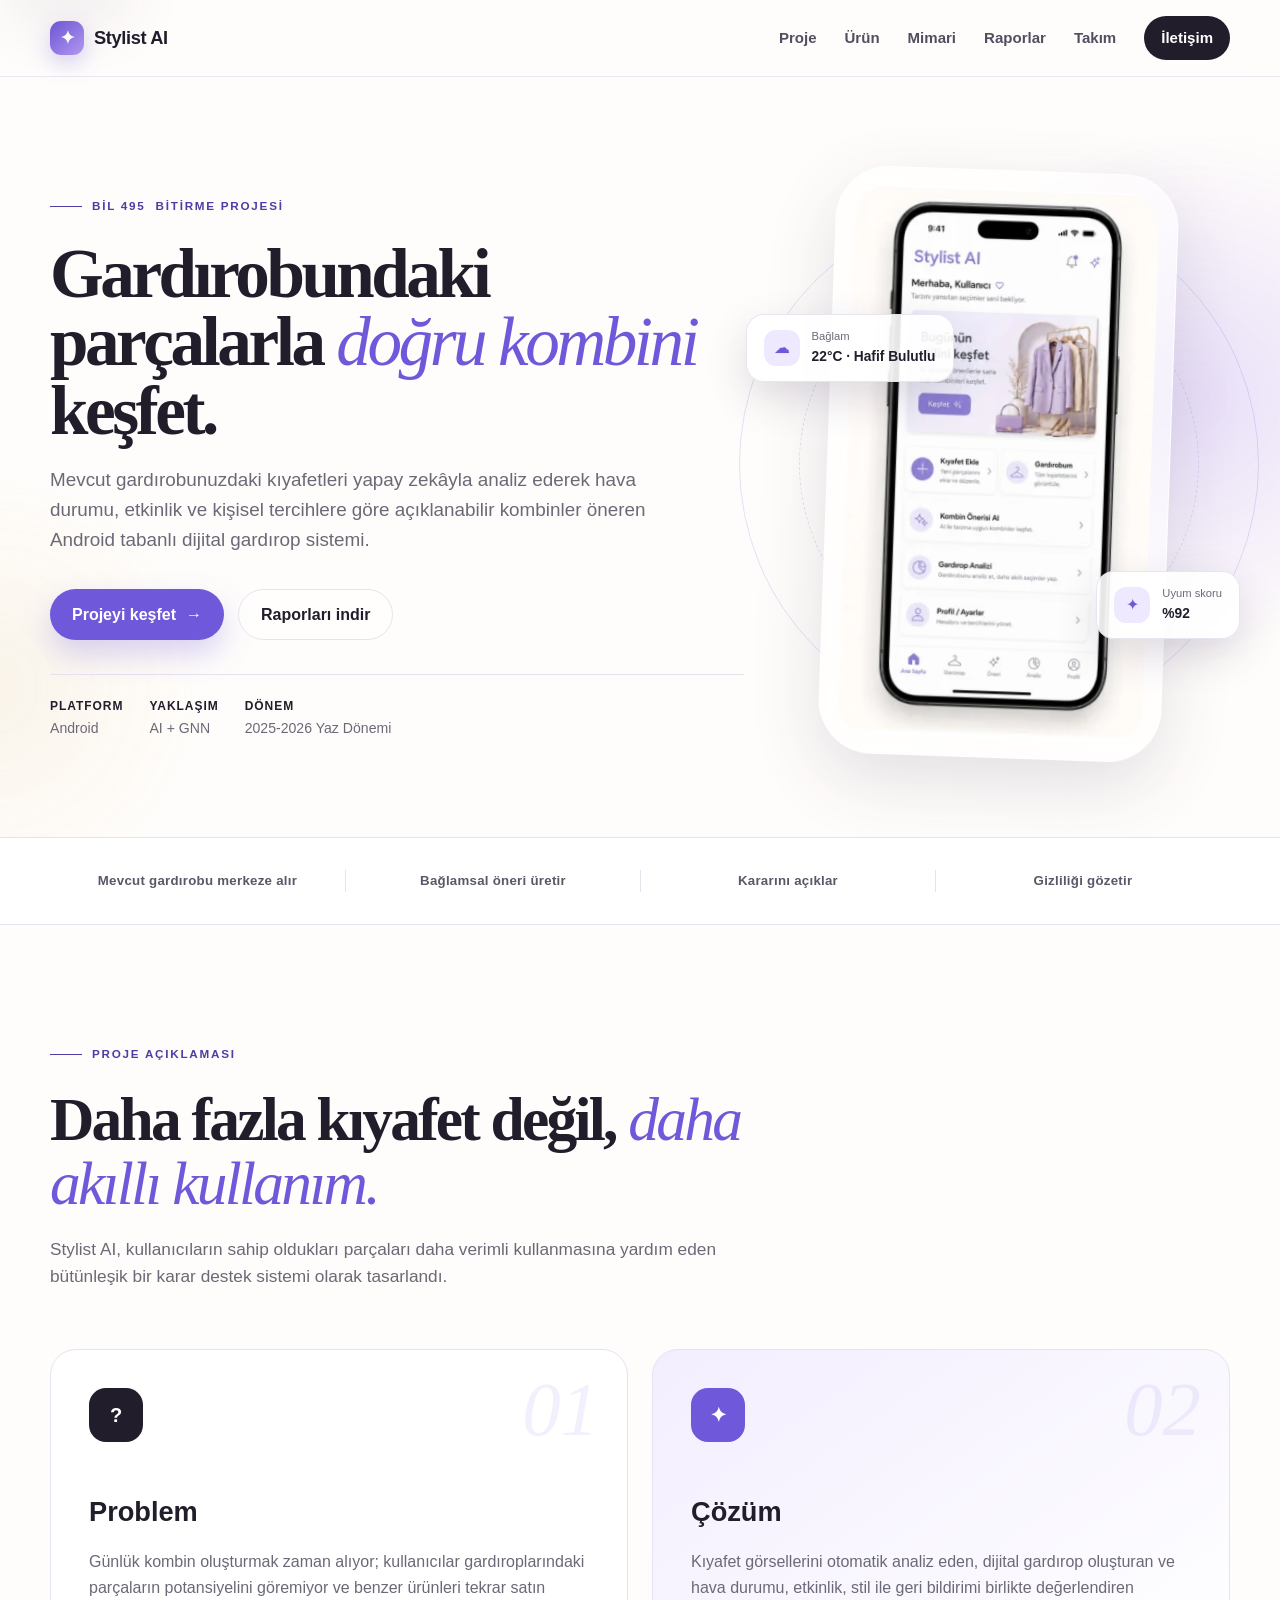
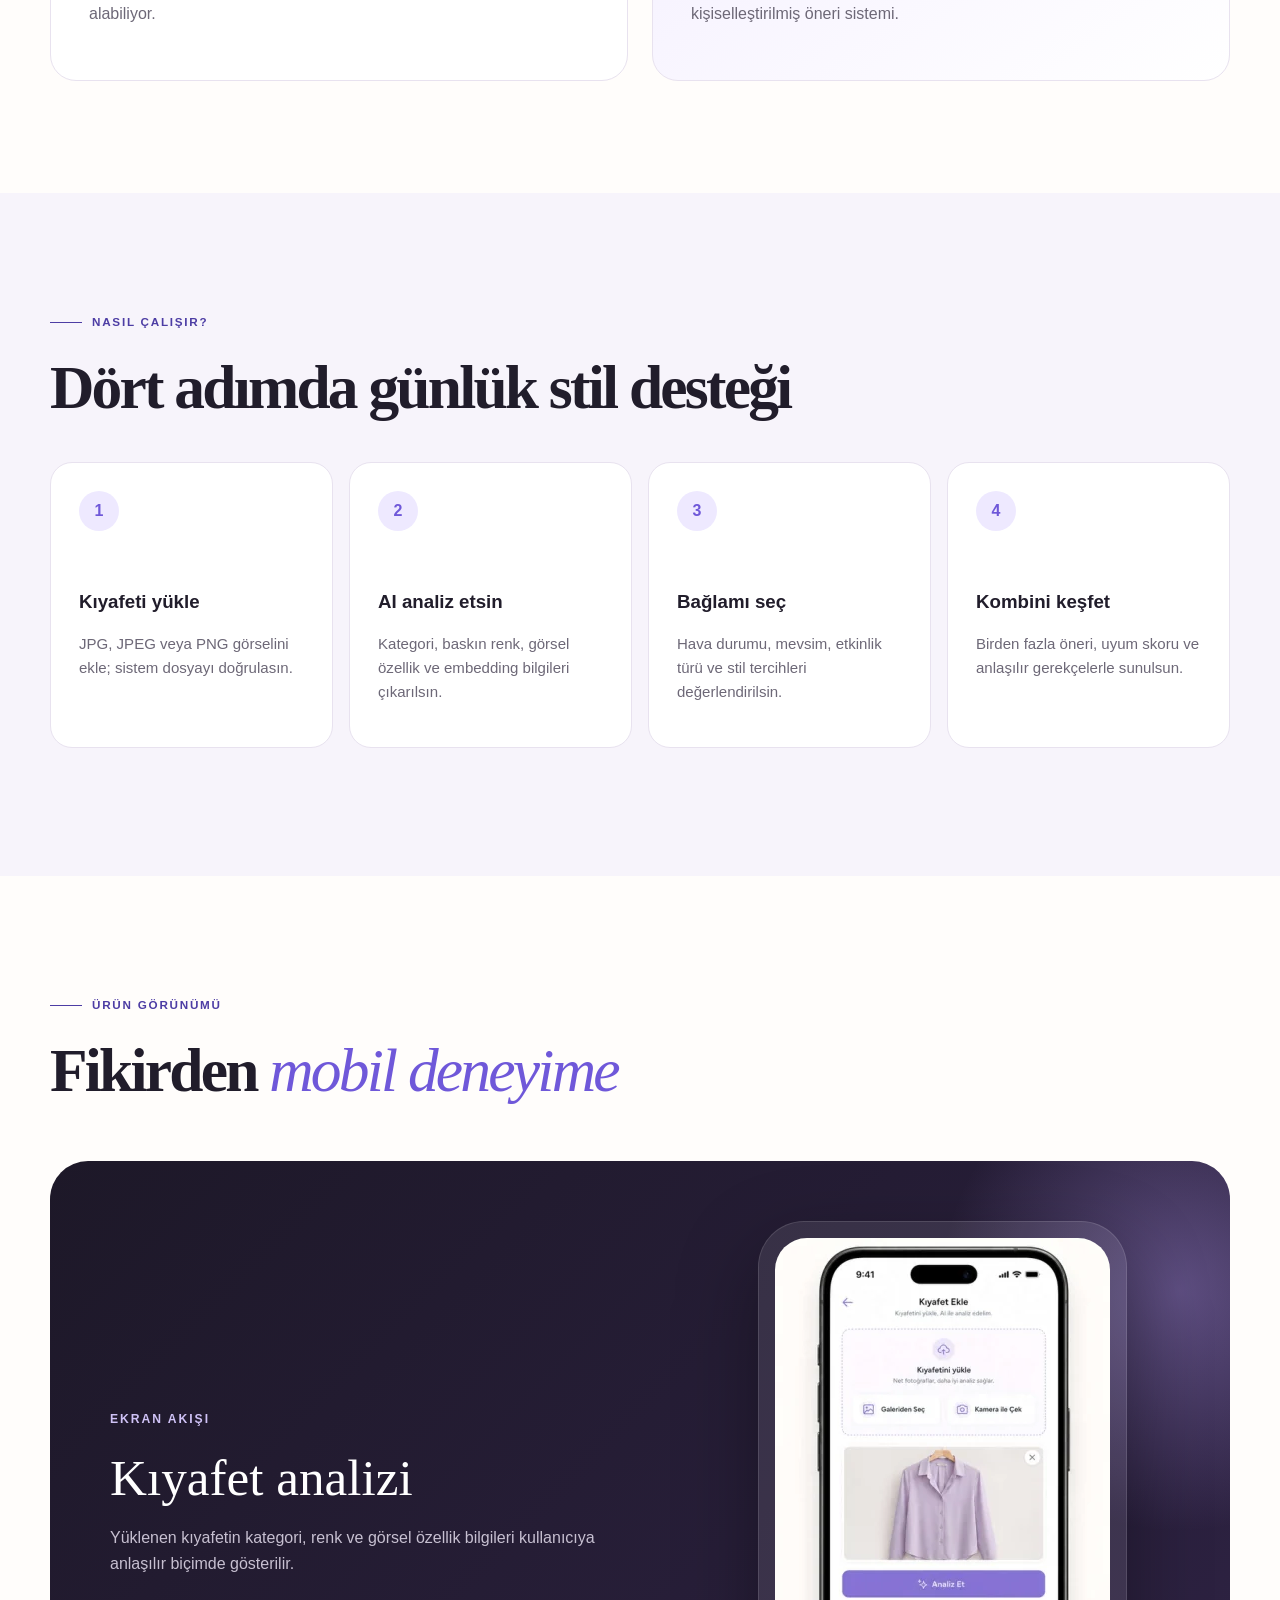
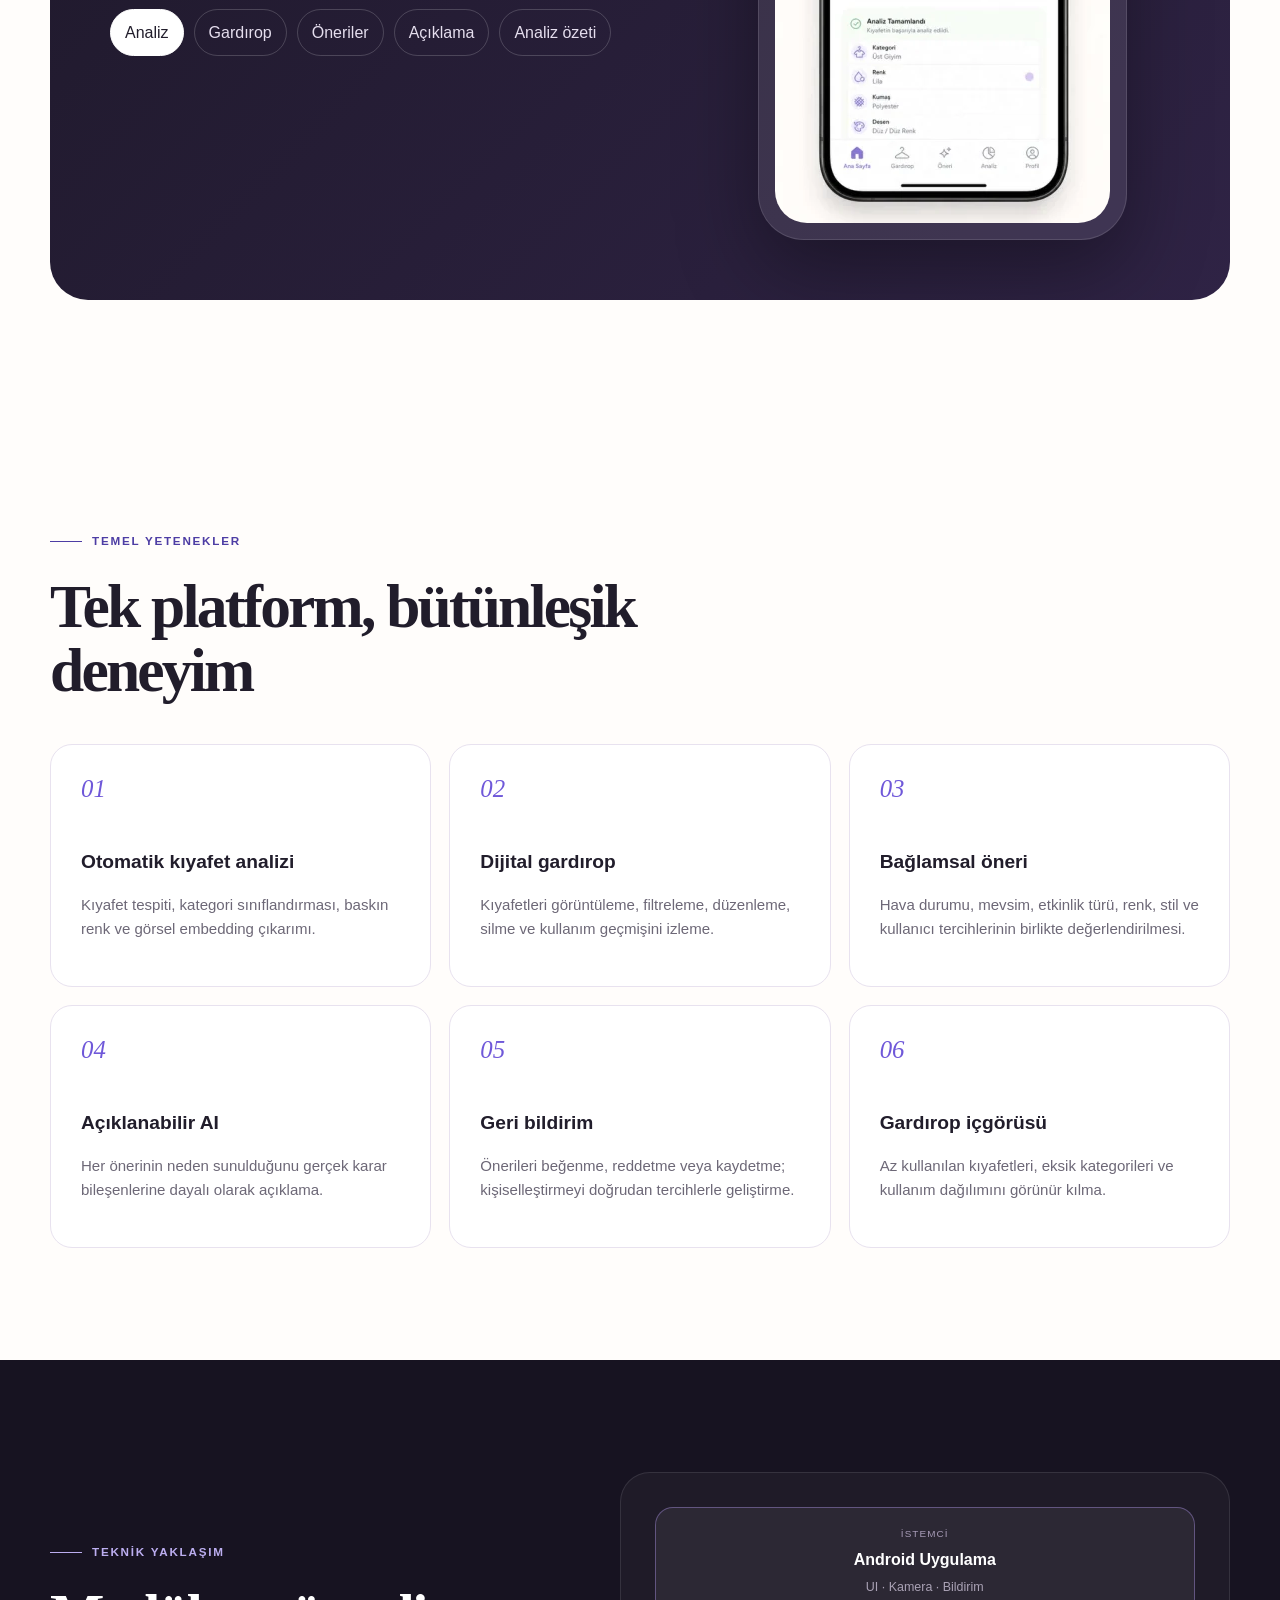
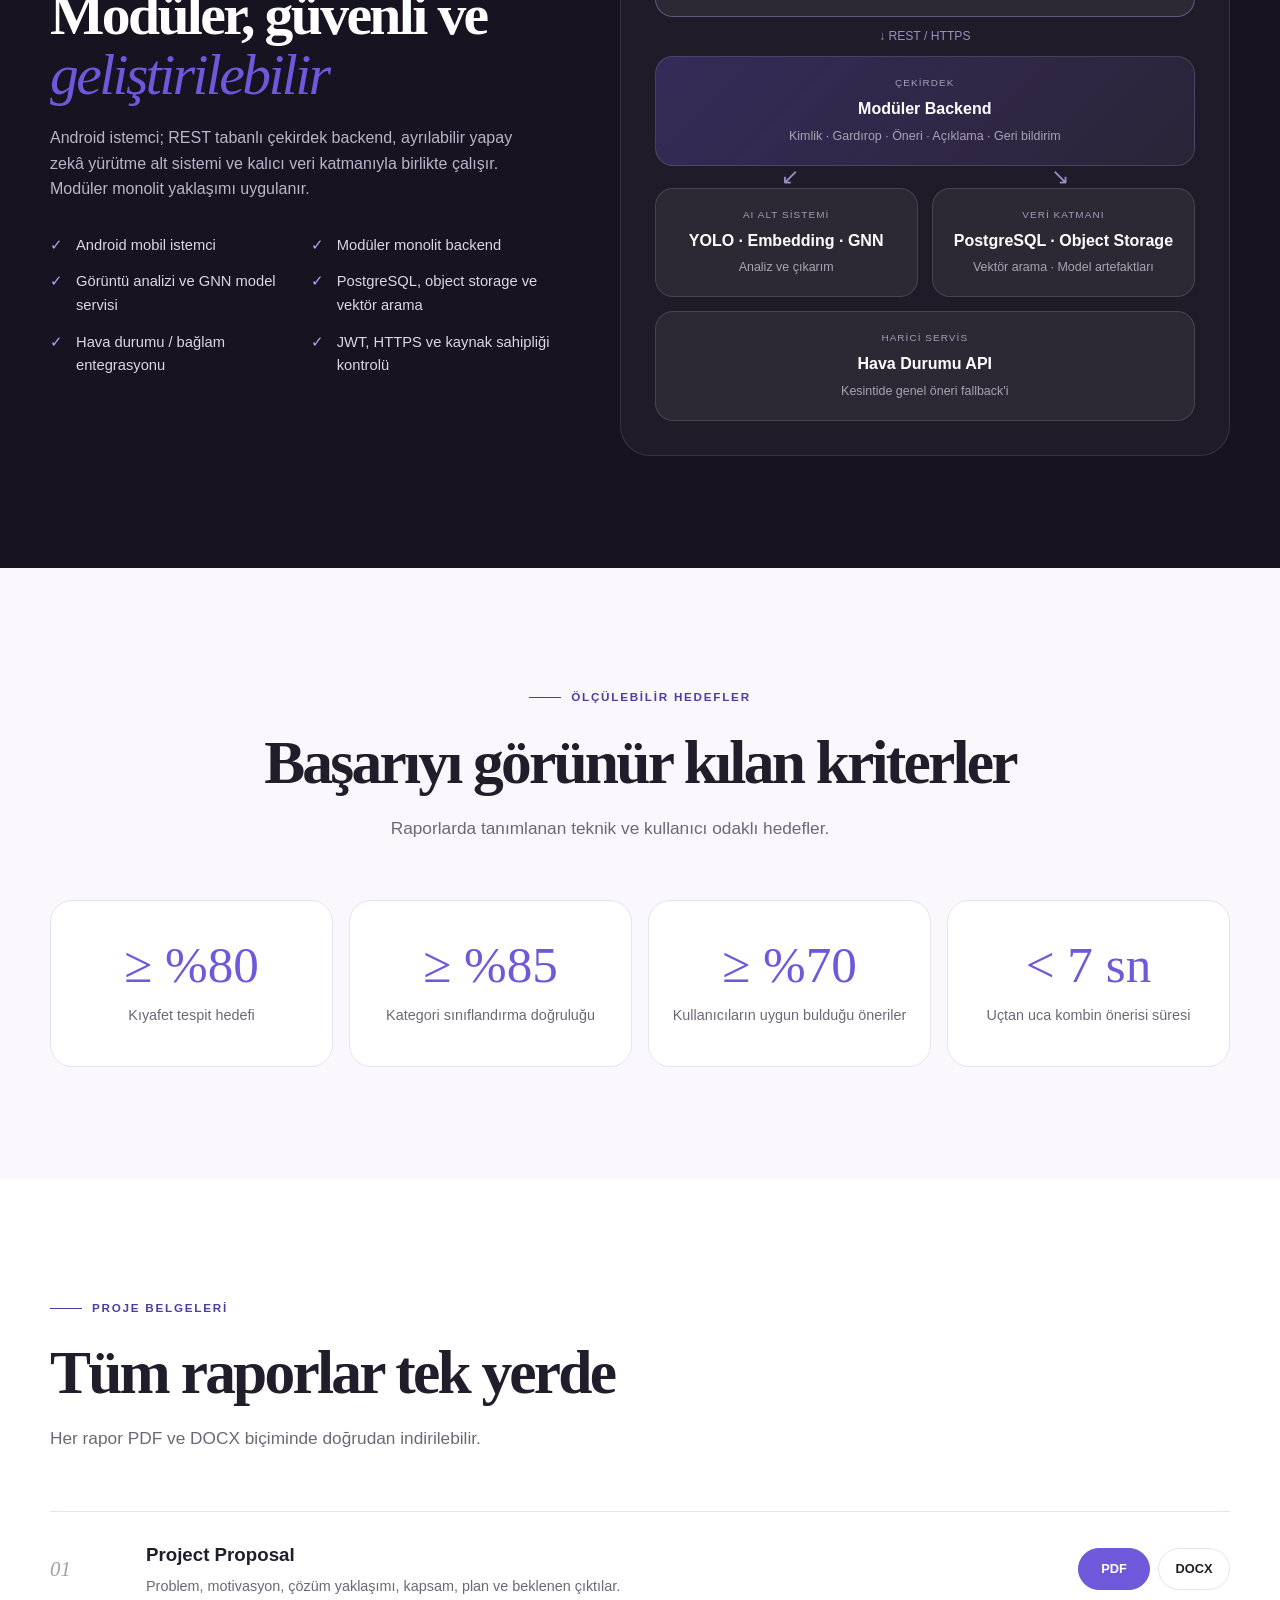
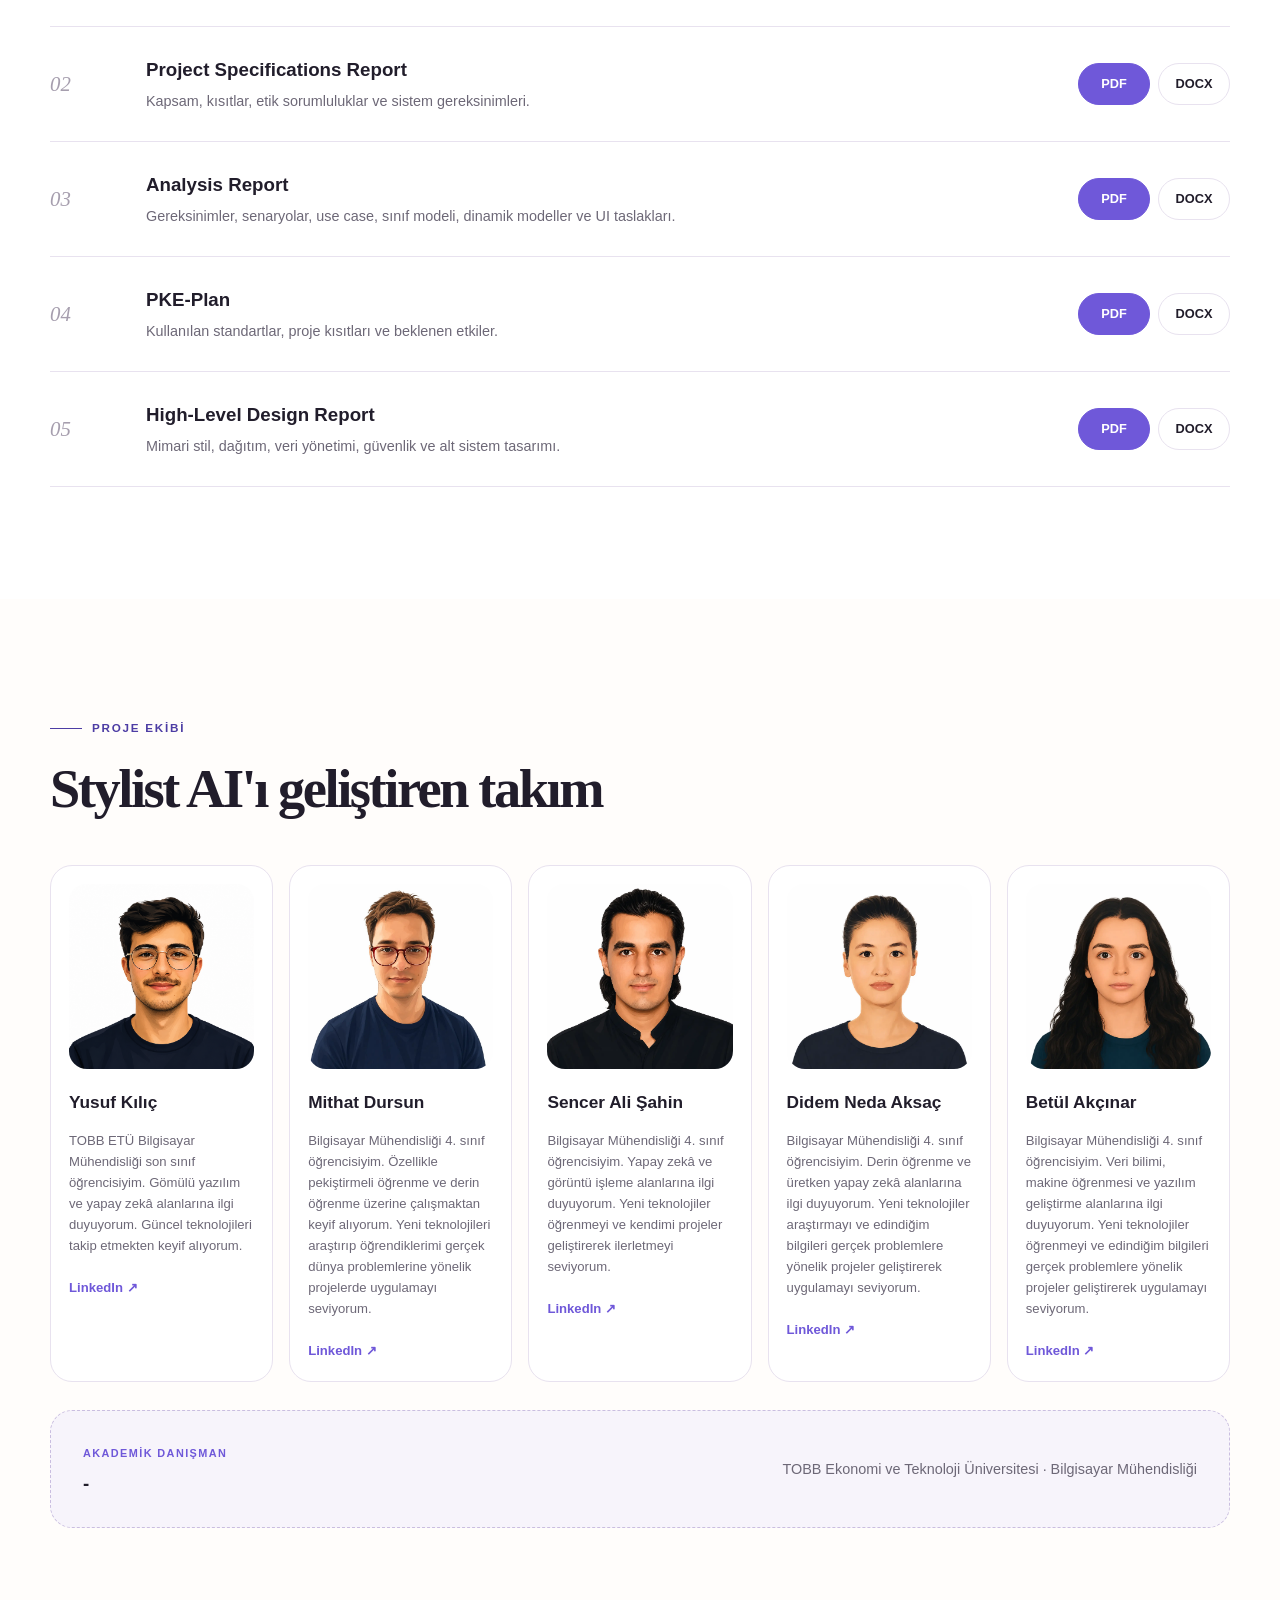
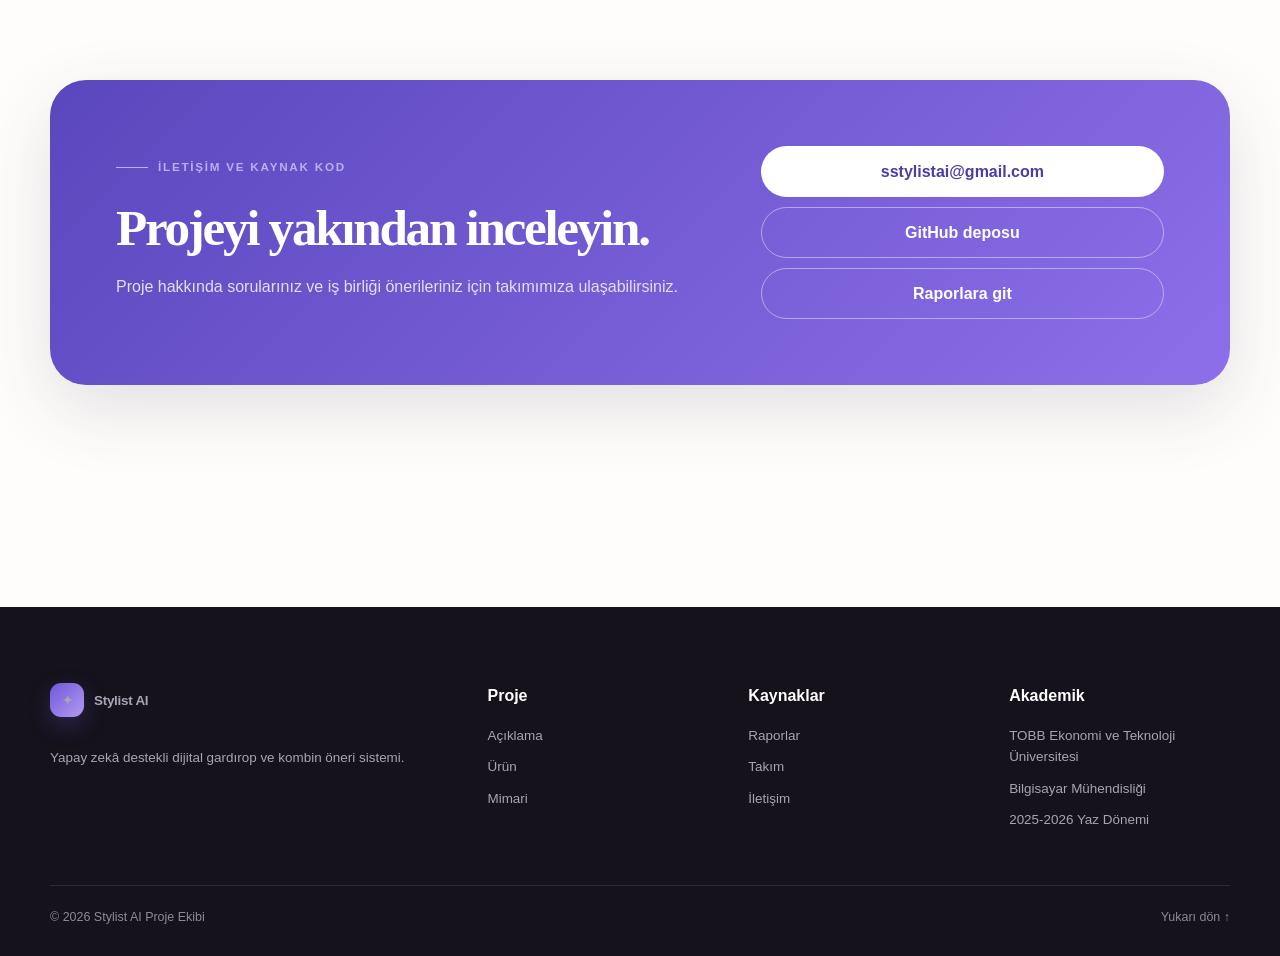
==== commit b38730ee: "Görsel düzenlemeler yapıldı ve sayfa içi hareket linkleri güncellendi" ====
--- a/index.html
+++ b/index.html
@@ -12,8 +12,9 @@
   <script src="app.js" defer></script>
 </head>
 <body>
+  <div id="top" class="top-anchor" aria-hidden="true"></div>
   <a class="skip-link" href="#main">İçeriğe geç</a>
-  <header class="site-header" id="top">
+  <header class="site-header">
     <div class="container nav-wrap">
       <a class="brand" href="#top" aria-label="Stylist AI ana sayfa">
         <span class="brand-mark" aria-hidden="true">✦</span>
@@ -123,9 +124,9 @@
           <div class="mockup-copy">
             <span class="mockup-kicker">Ekran akışı</span>
             <h3 id="mockupTitle">Kıyafet analizi</h3>
-            <p id="mockupDescription">Yüklenen kıyafetin kategori, renk ve kumaş gibi nitelikleri kullanıcıya anlaşılır biçimde gösterilir.</p>
+            <p id="mockupDescription">Yüklenen kıyafetin kategori, renk ve görsel özellik bilgileri kullanıcıya anlaşılır biçimde gösterilir.</p>
             <div class="mockup-tabs" role="tablist" aria-label="Uygulama ekranları">
-              <button class="mockup-tab active" type="button" role="tab" aria-selected="true" data-image="kiyafet-analizi" data-title="Kıyafet analizi" data-description="Yüklenen kıyafetin kategori, renk ve kumaş gibi nitelikleri kullanıcıya anlaşılır biçimde gösterilir.">Analiz</button>
+              <button class="mockup-tab active" type="button" role="tab" aria-selected="true" data-image="kiyafet-analizi" data-title="Kıyafet analizi" data-description="Yüklenen kıyafetin kategori, renk ve görsel özellik bilgileri kullanıcıya anlaşılır biçimde gösterilir.">Analiz</button>
               <button class="mockup-tab" type="button" role="tab" aria-selected="false" data-image="dijital-gardirop" data-title="Dijital gardırop" data-description="Kullanıcı kıyafetlerini kategori, renk ve kullanım durumuna göre görüntüler, filtreler ve yönetir.">Gardırop</button>
               <button class="mockup-tab" type="button" role="tab" aria-selected="false" data-image="kombin-onerileri" data-title="Bağlamsal öneriler" data-description="Etkinlik ve hava durumu bilgisine göre birden fazla kombin adayı uyum skoruyla listelenir.">Öneriler</button>
               <button class="mockup-tab" type="button" role="tab" aria-selected="false" data-image="kombin-detayi" data-title="Açıklanabilir sonuç" data-description="Önerinin renk, hava durumu, etkinlik ve uyum skoru açısından neden seçildiği açıklanır.">Açıklama</button>
@@ -215,7 +216,7 @@
           </article>
           <article class="report-row reveal">
             <div class="report-index">02</div><div><h3>Project Specifications Report</h3><p>Kapsam, kısıtlar, etik sorumluluklar ve sistem gereksinimleri.</p></div>
-            <div class="report-actions"><a href="assets/reports/stylist_ai_project_specifications_report.pdf" download>PDF</a><a href="assets/reports/stylist_ai_project_specifications_eport.docx" download>DOCX</a></div>
+            <div class="report-actions"><a href="assets/reports/stylist_ai_project_specifications_report.pdf" download>PDF</a><a href="assets/reports/stylist_ai_project_specifications_report.docx" download>DOCX</a></div>
           </article>
           <article class="report-row reveal">
             <div class="report-index">03</div><div><h3>Analysis Report</h3><p>Gereksinimler, senaryolar, use case, sınıf modeli, dinamik modeller ve UI taslakları.</p></div>
@@ -270,7 +271,7 @@
       <div><strong>Kaynaklar</strong><a href="#raporlar">Raporlar</a><a href="#takim">Takım</a><a href="#iletisim">İletişim</a></div>
       <div><strong>Akademik</strong><span id="institutionText">TOBB ETÜ</span><span id="departmentText">Bilgisayar Mühendisliği</span><span id="footerPeriod">2025-2026 Yaz Dönemi</span></div>
     </div>
-    <div class="container footer-bottom"><span>© <span id="year"></span> Stylist AI Proje Ekibi</span></div>
+    <div class="container footer-bottom"><span>© <span id="year"></span> Stylist AI Proje Ekibi</span><a class="back-to-top" href="#top">Yukarı dön ↑</a></div>
   </footer>
 </body>
 </html>
--- a/styles.css
+++ b/styles.css
@@ -25,6 +25,14 @@
 .soft-section { background: var(--soft); }
 .hidden { display: none !important; }
 .sr-only { position: absolute; width: 1px; height: 1px; padding: 0; margin: -1px; overflow: hidden; clip: rect(0,0,0,0); white-space: nowrap; border: 0; }
+.top-anchor {
+  position: absolute;
+  top: 0;
+  left: 0;
+  width: 1px;
+  height: 1px;
+  pointer-events: none;
+}
 .skip-link { position: fixed; left: 16px; top: 12px; z-index: 1000; padding: 10px 14px; background: #fff; border-radius: 10px; transform: translateY(-160%); box-shadow: var(--shadow); }
 .skip-link:focus { transform: translateY(0); }
 .site-header { position: sticky; top: 0; z-index: 50; background: rgba(255,253,251,.82); backdrop-filter: blur(18px); border-bottom: 1px solid rgba(232,226,239,.8); }
@@ -236,3 +244,511 @@
   .footer-grid > div { grid-column: auto !important; }
   .footer-bottom { flex-direction: column; gap: 10px; }
 }
+
+/* =========================================================
+   MOBİL TAŞMA DÜZELTMESİ
+   Uzun kelimelerin ve grid elemanlarının ekranı genişletmesini
+   engeller.
+   ========================================================= */
+
+html,
+body {
+  max-width: 100%;
+  overflow-x: hidden;
+  overflow-x: clip;
+}
+
+/* Grid ve flex elemanlarının içerik kadar genişleme davranışını engelle */
+main,
+section,
+.container,
+.hero-grid,
+.hero-copy,
+.hero-visual,
+.mockup-stage,
+.mockup-copy,
+.mockup-device,
+.architecture-grid,
+.architecture-copy,
+.architecture-diagram,
+.contact-card,
+.report-row,
+.team-card,
+.footer-grid {
+  min-width: 0;
+}
+
+.hero-grid > *,
+.mockup-stage > *,
+.architecture-grid > *,
+.contact-card > *,
+.report-row > *,
+.footer-grid > * {
+  min-width: 0;
+}
+
+/* Başlıklar normalde kelime ortasından bölünmemelidir */
+.hero h1,
+.section-heading h2,
+.architecture-copy h2,
+.contact-card h2 {
+  max-width: 100%;
+  overflow-wrap: normal;
+  word-break: normal;
+  hyphens: none;
+}
+
+.hero-lead,
+.section-heading p,
+.story-card p,
+.process-card p,
+.feature-card p,
+.report-row p,
+.team-summary,
+.contact-card p,
+.footer-grid p {
+  overflow-wrap: anywhere;
+}
+
+/* Tablet görünümünde gridleri güvenli tek sütuna indir */
+@media (max-width: 1020px) {
+  .hero-grid,
+  .architecture-grid,
+  .mockup-stage,
+  .contact-card {
+    grid-template-columns: minmax(0, 1fr);
+  }
+}
+
+/* Telefon görünümü */
+@media (max-width: 760px) {
+  .container {
+    width: calc(100% - 28px);
+    max-width: 1180px;
+    margin-inline: auto;
+  }
+
+  .nav-wrap {
+    min-height: 70px;
+  }
+
+  .brand {
+    min-width: 0;
+    font-size: 1.08rem;
+  }
+
+  .brand-mark {
+    flex: 0 0 auto;
+  }
+
+  .main-nav {
+    top: 70px;
+  }
+
+  .hero {
+    min-height: auto;
+    padding-top: 54px;
+  }
+
+  .hero-grid {
+    width: 100%;
+    grid-template-columns: minmax(0, 1fr);
+    gap: 34px;
+  }
+
+  .hero-copy {
+    width: 100%;
+    max-width: 100%;
+    min-width: 0;
+  }
+
+  .eyebrow {
+    max-width: 100%;
+    flex-wrap: wrap;
+    justify-content: center;
+    row-gap: 6px;
+    font-size: 0.68rem;
+    line-height: 1.45;
+    letter-spacing: 0.12em;
+    text-align: center;
+  }
+
+  .eyebrow span {
+    width: 24px;
+  }
+
+  .hero h1 {
+    width: 100%;
+    max-width: 100%;
+    margin-top: 20px;
+
+    /* Eski 14vw değeri başlığı fazla büyütüyordu */
+    font-size: clamp(2.35rem, 11.5vw, 3.3rem);
+    line-height: 1;
+    letter-spacing: -0.05em;
+
+    overflow-wrap: break-word;
+    word-break: normal;
+    hyphens: none;
+  }
+
+  .hero-lead {
+    width: 100%;
+    max-width: 38rem;
+    margin-inline: auto;
+    font-size: 1.02rem;
+    line-height: 1.65;
+    overflow-wrap: anywhere;
+  }
+
+  .hero-actions {
+    width: 100%;
+    margin: 28px 0;
+  }
+
+  .button {
+    max-width: 100%;
+    white-space: normal;
+    text-align: center;
+  }
+
+  .hero-meta {
+    display: grid;
+    grid-template-columns: repeat(3, minmax(0, 1fr));
+    width: 100%;
+    gap: 10px;
+  }
+
+  .hero-meta > span {
+    min-width: 0;
+  }
+
+  .hero-visual {
+    width: 100%;
+    min-height: 470px;
+    margin-inline: 0;
+    transform: none;
+  }
+
+  .phone-card {
+    width: min(300px, 78vw);
+    max-width: 100%;
+    padding: 14px;
+    border-radius: 44px;
+  }
+
+  .phone-card img {
+    width: 100%;
+    height: auto;
+    border-radius: 30px;
+  }
+
+  .orbit-one {
+    width: min(430px, 112vw);
+    height: min(430px, 112vw);
+  }
+
+  .orbit-two {
+    width: min(330px, 86vw);
+    height: min(330px, 86vw);
+  }
+
+  .float-card {
+    max-width: min(210px, 56vw);
+    padding: 10px 12px;
+    gap: 9px;
+  }
+
+  .float-card > span {
+    width: 32px;
+    height: 32px;
+    flex: 0 0 32px;
+  }
+
+  .float-card b {
+    font-size: 0.76rem;
+    line-height: 1.25;
+    overflow-wrap: anywhere;
+  }
+
+  .float-weather {
+    left: 0;
+    top: 120px;
+  }
+
+  .float-score {
+    right: 0;
+    bottom: 92px;
+  }
+
+  .section-heading h2,
+  .architecture-copy h2,
+  .contact-card h2 {
+    font-size: clamp(2.15rem, 10vw, 3.25rem);
+    line-height: 1.04;
+  }
+
+  .mockup-device {
+    width: min(335px, 100%);
+  }
+
+  .mockup-device img {
+    width: 100%;
+    height: auto;
+  }
+
+  .report-actions {
+    min-width: 0;
+    flex-wrap: wrap;
+  }
+
+  .report-actions a {
+    flex: 1 1 72px;
+  }
+
+  .team-card-actions {
+    flex-wrap: wrap;
+  }
+
+  .contact-actions,
+  .contact-actions .button {
+    width: 100%;
+  }
+}
+
+/* Küçük telefonlar */
+@media (max-width: 470px) {
+  .hero-actions {
+    flex-direction: column;
+    align-items: stretch;
+  }
+
+  .hero-actions .button {
+    width: 100%;
+  }
+
+  .hero-meta {
+    grid-template-columns: 1fr 1fr;
+  }
+
+  .hero-meta > span:last-child {
+    grid-column: 1 / -1;
+  }
+
+  .report-row {
+    grid-template-columns: 34px minmax(0, 1fr);
+    gap: 12px;
+  }
+
+  .report-actions {
+    grid-column: 1 / -1;
+    padding-left: 46px;
+  }
+}
+
+/* 390 px ve daha dar ekranlar */
+@media (max-width: 390px) {
+  .container {
+    width: calc(100% - 24px);
+  }
+
+  .section-pad {
+    padding: 68px 0;
+  }
+
+  .brand {
+    font-size: 1.02rem;
+  }
+
+  .brand-mark {
+    width: 32px;
+    height: 32px;
+  }
+
+  .hero {
+    padding-top: 44px;
+  }
+
+  .hero h1 {
+    font-size: clamp(2.2rem, 10.5vw, 2.58rem);
+  }
+
+  .hero-lead {
+    font-size: 0.98rem;
+  }
+
+  .hero-visual {
+    min-height: 430px;
+  }
+
+  .phone-card {
+    width: min(278px, 76vw);
+  }
+
+  .float-card {
+    max-width: 52vw;
+  }
+
+  .contact-card {
+    padding: 36px 20px;
+  }
+
+  .report-actions {
+    padding-left: 0;
+  }
+}
+
+/* =========================================================
+   MASAÜSTÜ BAŞLIK VE HİZALAMA DÜZELTMESİ
+   ========================================================= */
+
+@media (min-width: 1021px) {
+
+  /* -----------------------------------------
+     HERO / ANA EKRAN
+     ----------------------------------------- */
+
+  .hero {
+    min-height: 760px;
+    padding-top: 78px;
+    padding-bottom: 64px;
+  }
+
+  /*
+   * Metin alanına daha fazla yer verilir.
+   * Telefon görselinin bulunduğu sağ sütun biraz küçültülür.
+   */
+  .hero-grid {
+    grid-template-columns:
+      minmax(0, 1.18fr)
+      minmax(410px, 0.82fr);
+
+    gap: 32px;
+    align-items: center;
+  }
+
+  .hero-copy {
+    min-width: 0;
+    max-width: 720px;
+  }
+
+  /*
+   * break-word kaldırıldığı için Gardırobundaki kelimesi
+   * "Gardırobun / daki" şeklinde bölünmez.
+   */
+  .hero h1 {
+    width: 100%;
+    max-width: 720px;
+
+    font-size: clamp(4rem, 5.35vw, 5.15rem);
+    line-height: 0.99;
+    letter-spacing: -0.05em;
+
+    overflow-wrap: normal;
+    word-break: normal;
+    text-wrap: pretty;
+    hyphens: none;
+  }
+
+  .hero-lead {
+    max-width: 660px;
+  }
+
+  .hero-visual {
+    min-width: 0;
+    min-height: 610px;
+  }
+
+  /*
+   * Telefon görselinin sağ sütunda fazla büyük yer
+   * kaplamasını engeller.
+   */
+  .phone-card img {
+    width: 320px;
+    height: auto;
+  }
+
+  /* -----------------------------------------
+     TAKIM BÖLÜMÜ
+     ----------------------------------------- */
+
+  /*
+   * Genel section-heading sınırı 780px olduğu için
+   * takım başlığındaki son kelime alt satıra düşüyordu.
+   */
+  #takim .section-heading {
+    width: 100%;
+    max-width: 1000px;
+    margin-bottom: 48px;
+  }
+
+  #takim .section-heading h2 {
+    width: max-content;
+    max-width: 100%;
+
+    font-size: clamp(3.2rem, 4.35vw, 4.1rem);
+    line-height: 1.02;
+    letter-spacing: -0.045em;
+
+    white-space: nowrap;
+    overflow-wrap: normal;
+    word-break: normal;
+    text-wrap: nowrap;
+    hyphens: none;
+  }
+
+  #takim .section-heading p {
+    max-width: 760px;
+  }
+}
+
+
+/* =========================================================
+   1021–1280 PX ARASI DİZÜSTÜ EKRANLAR
+   ========================================================= */
+
+@media (min-width: 1021px) and (max-width: 1280px) {
+
+  .hero-grid {
+    grid-template-columns:
+      minmax(0, 1.2fr)
+      minmax(390px, 0.8fr);
+
+    gap: 24px;
+  }
+
+  .hero h1 {
+    max-width: 680px;
+    font-size: clamp(3.7rem, 5.4vw, 4.65rem);
+  }
+
+  .phone-card img {
+    width: 305px;
+  }
+
+  #takim .section-heading h2 {
+    font-size: clamp(3rem, 4.25vw, 3.65rem);
+  }
+}
+
+
+/* =========================================================
+   TABLETTE TAKIM BAŞLIĞI GEREKTİĞİNDE SATIRA DÜŞEBİLİR
+   ========================================================= */
+
+@media (min-width: 761px) and (max-width: 1020px) {
+
+  #takim .section-heading {
+    max-width: 100%;
+  }
+
+  #takim .section-heading h2 {
+    max-width: 850px;
+    font-size: clamp(3rem, 6vw, 4rem);
+
+    white-space: normal;
+    overflow-wrap: normal;
+    word-break: normal;
+    text-wrap: pretty;
+  }
+}
